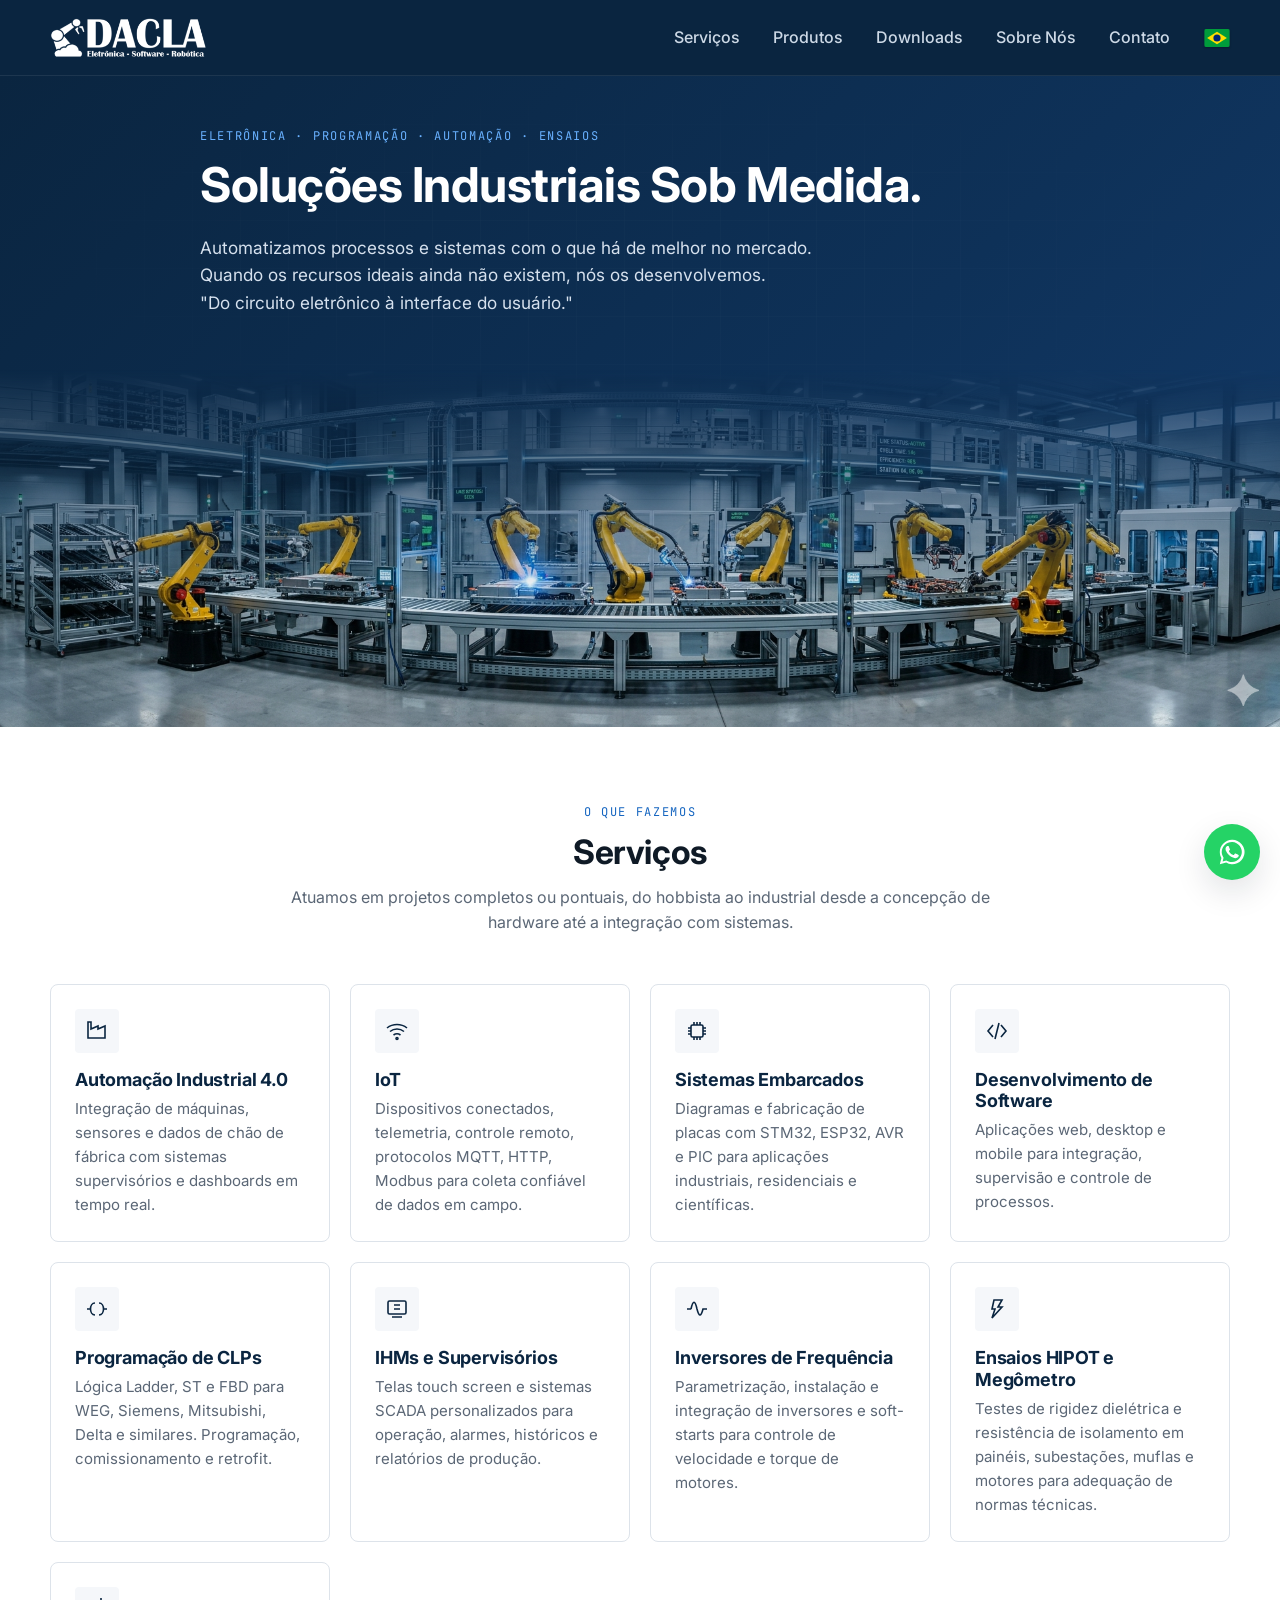
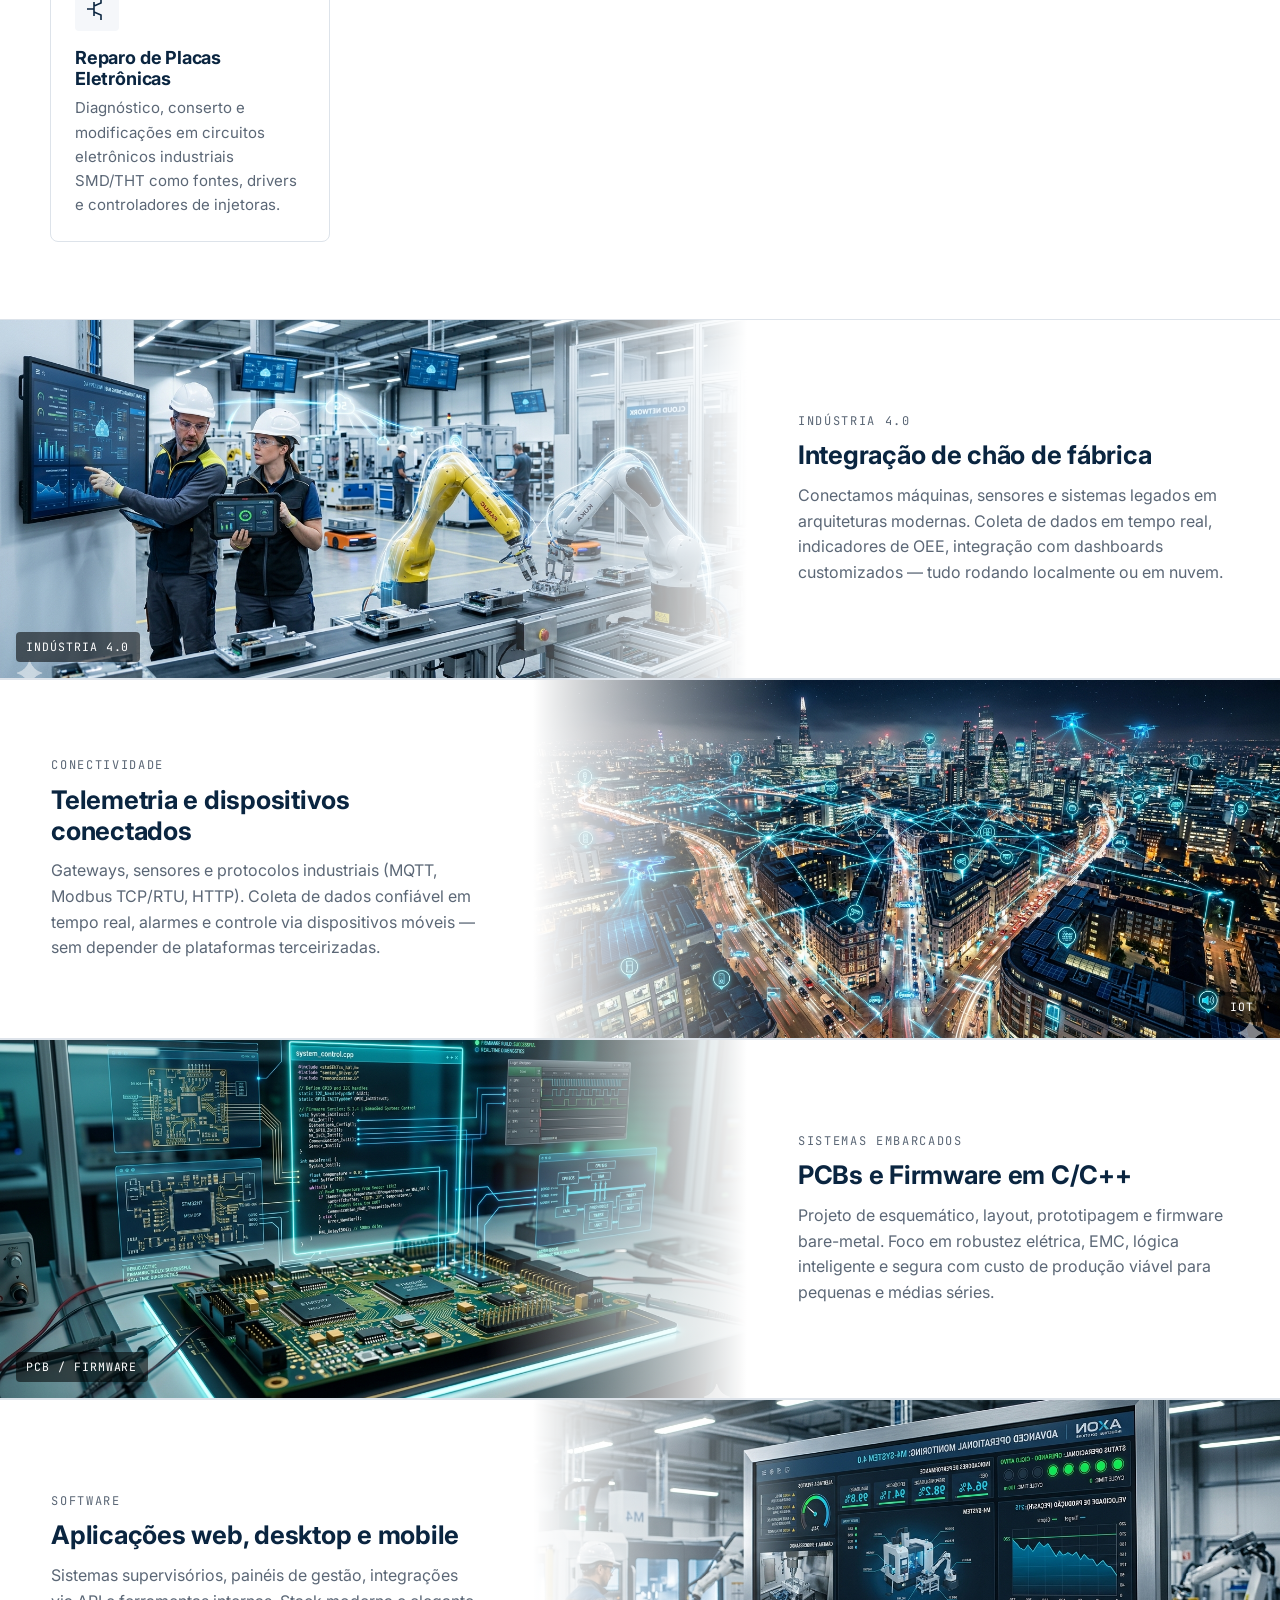
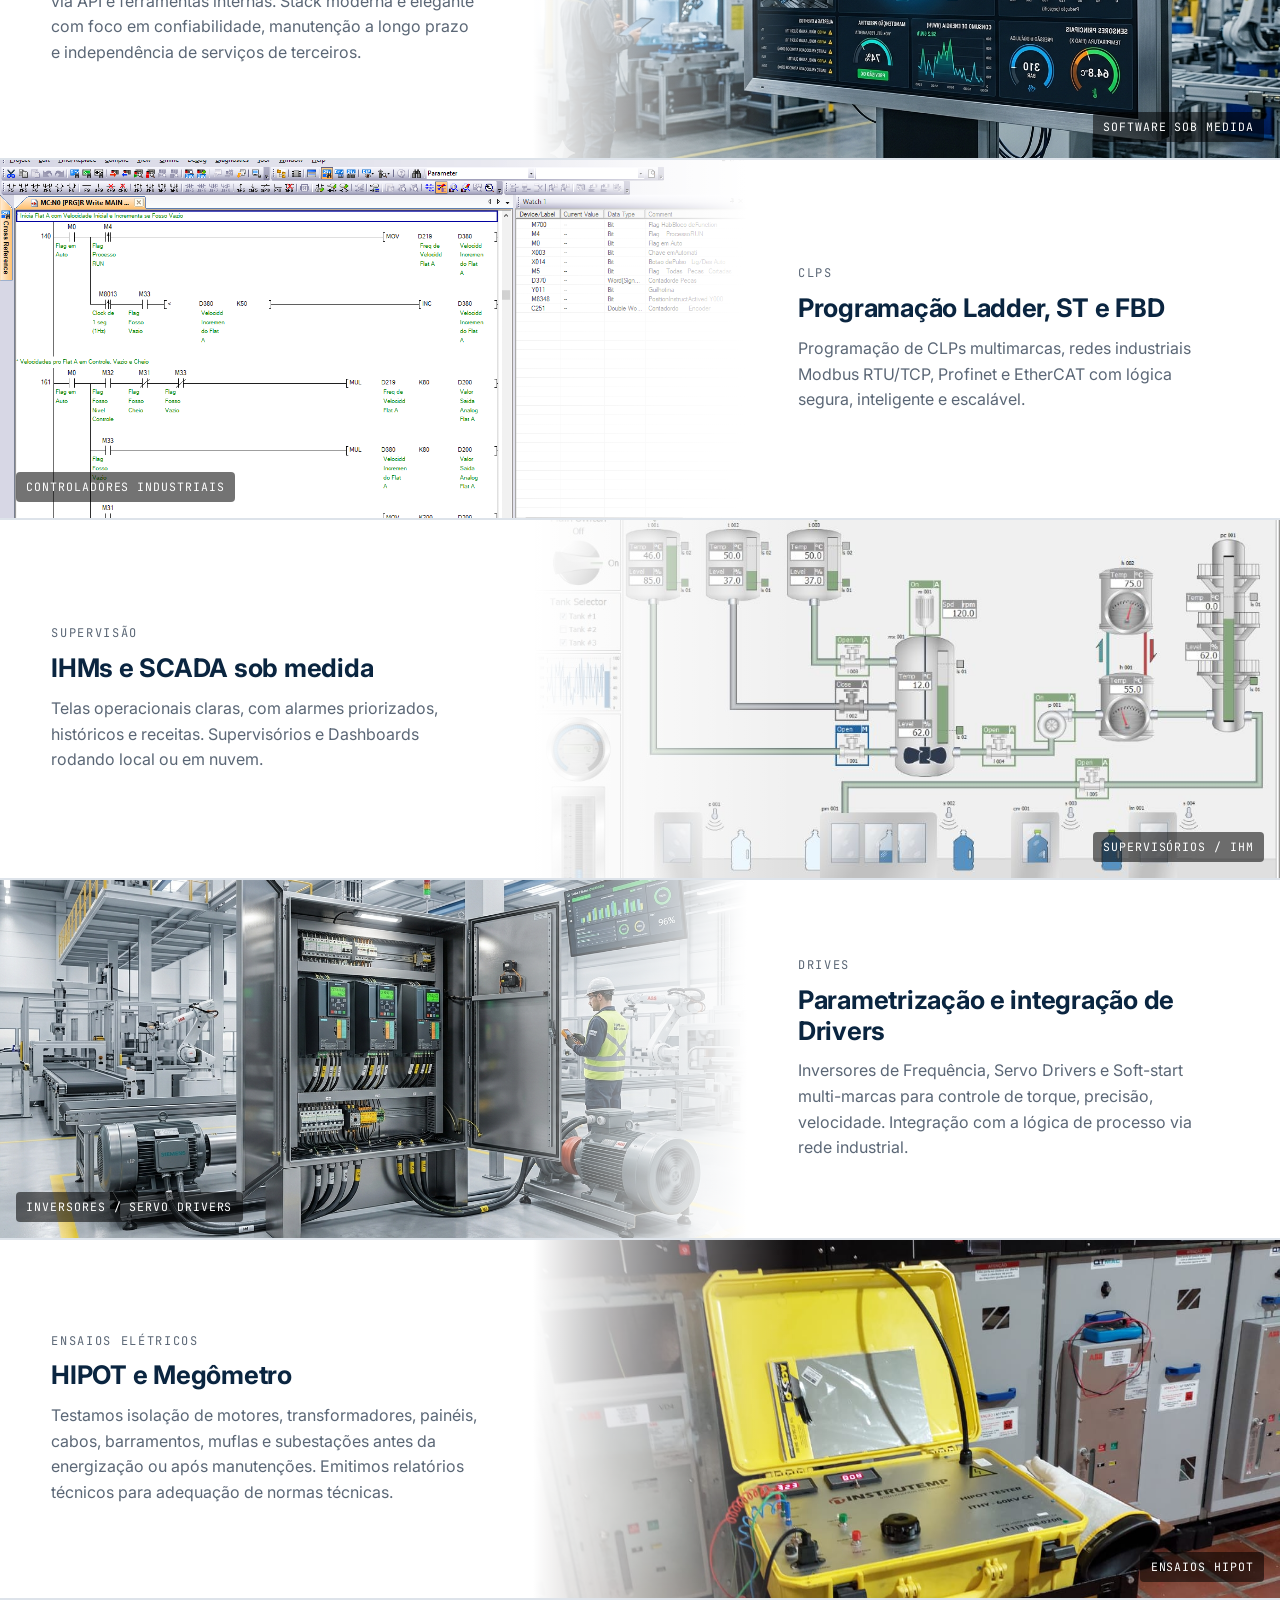
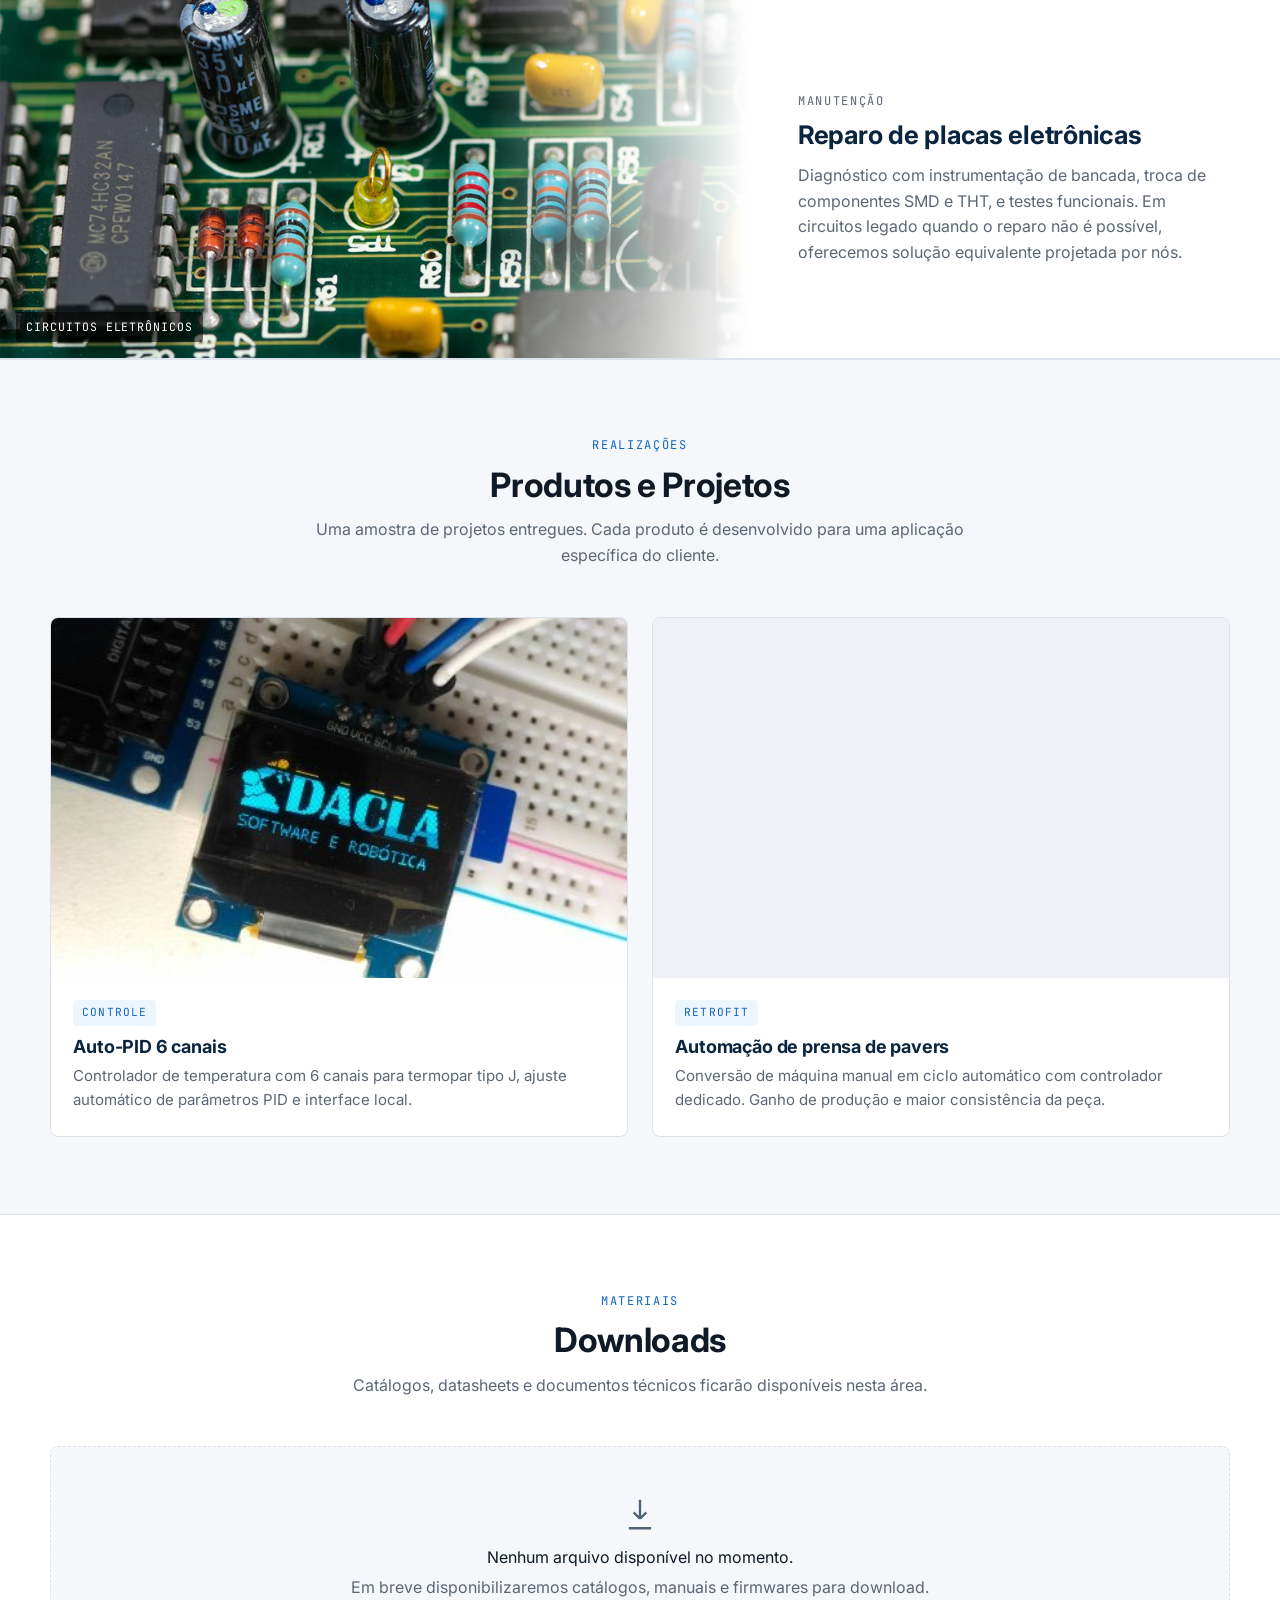
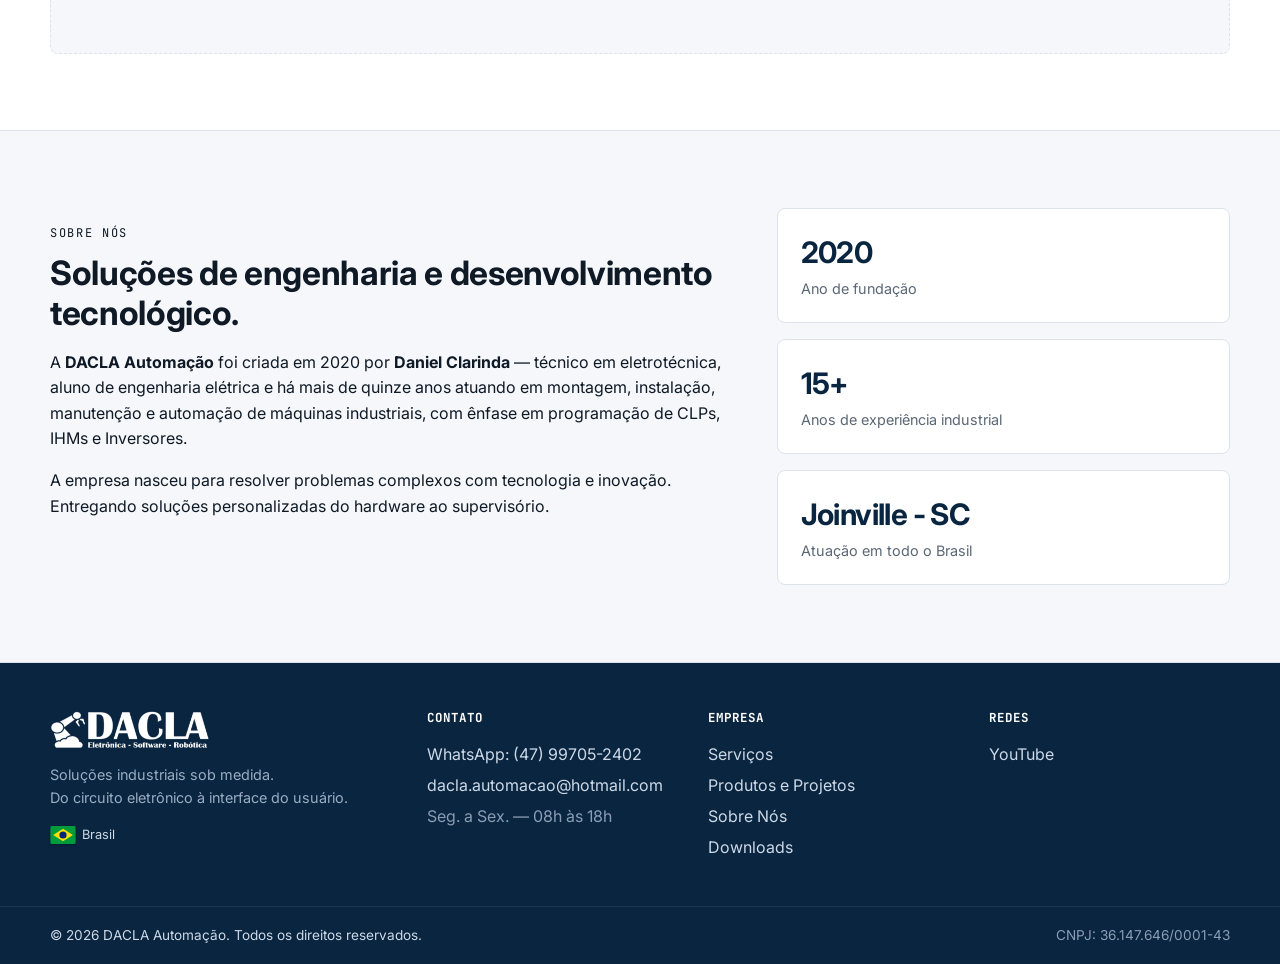
==== index.html @ 1288d925 "refactor: limpeza estrutural, README e 404 padronizados, dedup de SVG da bandeira" ====
<!DOCTYPE html>
<html lang="pt-BR">
<head>
  <meta charset="UTF-8">
  <meta http-equiv="X-UA-Compatible" content="IE=edge">
  <meta name="viewport" content="width=device-width, initial-scale=1.0">
  
  <title>DACLA Automação | Projetos, Sistemas Embarcados, Programação e Ensaios</title>
  <meta name="description" content="Soluções em automação industrial 4.0, IoT, sistemas embarcados, CLPs, IHMs, inversores de frequência, ensaios com HIPOT, Megômetro, desenvolvimento e reparo de placas eletrônicas.">
  <meta name="author" content="DACLA Automação">
  <meta name="theme-color" content="#0a2540">
  <!-- SYNC: URL canônica https://danielclarinda.github.io/site/ aparece em canonical, og:url, og:image, twitter:image, schema.org (url, logo) e em sitemap.xml. Atualizar em todos. -->
  <link rel="canonical" href="https://danielclarinda.github.io/site/">
  
  <!-- Open Graph -->
  <meta property="og:type" content="website">
  <meta property="og:locale" content="pt_BR">
  <meta property="og:site_name" content="DACLA Automação">
  <meta property="og:title" content="DACLA Automação — Engenharia em automação industrial e eletrônica">
  <meta property="og:description" content="Projetos sob medida em automação 4.0, sistemas embarcados, CLPs, IHMs, inversores de frequência e ensaios elétricos.">
  <meta property="og:url" content="https://danielclarinda.github.io/site/">
  <meta property="og:image" content="https://danielclarinda.github.io/site/assets/img/logo.png">
  
  <!-- Twitter -->
  <meta name="twitter:card" content="summary_large_image">
  <meta name="twitter:title" content="DACLA Automação">
  <meta name="twitter:description" content="Automação industrial 4.0, sistemas embarcados e eletrônica sob medida.">
  <meta name="twitter:image" content="https://danielclarinda.github.io/site/assets/img/logo.png">
  
  <!-- Favicons -->
  <link rel="apple-touch-icon" sizes="180x180" href="assets/img/apple-touch-icon.png">
  <link rel="icon" type="image/png" sizes="32x32" href="assets/img/favicon-32x32.png">
  <link rel="icon" type="image/png" sizes="16x16" href="assets/img/favicon-16x16.png">
  
  <!-- Fonts -->
  <link rel="preconnect" href="https://fonts.googleapis.com">
  <link rel="preconnect" href="https://fonts.gstatic.com" crossorigin>
  <link rel="preload" as="style" href="https://fonts.googleapis.com/css2?family=Inter:wght@400;500;600;700&family=JetBrains+Mono:wght@500&display=swap">
  <link rel="stylesheet" href="https://fonts.googleapis.com/css2?family=Inter:wght@400;500;600;700&family=JetBrains+Mono:wght@500&display=swap" media="print" onload="this.media='all'">
  <noscript><link rel="stylesheet" href="https://fonts.googleapis.com/css2?family=Inter:wght@400;500;600;700&family=JetBrains+Mono:wght@500&display=swap"></noscript>
  
  <!-- Styles -->
  <link rel="stylesheet" href="assets/css/style.css">
  
  <!-- Schema.org -->
  <!-- SYNC: bloco abaixo contém telefone (+55-47-99705-2402), canal do YouTube e URLs canônicas. Todos também aparecem no footer/FAB do index.html e em 404.html. Manter espelhados. -->
  <script type="application/ld+json">
  {
    "@context": "https://schema.org",
    "@type": "Organization",
    "name": "DACLA Automação",
    "url": "https://danielclarinda.github.io/site/",
    "logo": "https://danielclarinda.github.io/site/assets/img/logo.png",
    "foundingDate": "2020",
    "founder": {
      "@type": "Person",
      "name": "Daniel Clarinda",
      "jobTitle": "CEO"
    },
    "address": {
      "@type": "PostalAddress",
      "addressCountry": "BR"
    },
    "contactPoint": {
      "@type": "ContactPoint",
      "telephone": "+55-47-99705-2402",
      "contactType": "customer support",
      "areaServed": "BR",
      "availableLanguage": ["Portuguese"]
    },
    "sameAs": [
      "https://www.youtube.com/channel/UChazDXIuQ71YFWU7EQbSK5w"
    ],
    "knowsAbout": [
      "Projetos elétricos",
      "Automação Industrial",
      "Indústria 4.0",
      "IoT",
      "Sistemas Embarcados",
      "CLPs",
      "IHMs",
      "Inversores de Frequência",
      "Ensaios com HIPOT",
      "Ensaios com Megômetro",
      "Desenvolvimento de Software"
    ]
  }
  </script>
</head>

<body>
  <!-- SVG sprite: símbolos reutilizados via <use href="#..."> -->
  <svg width="0" height="0" style="position:absolute" aria-hidden="true" focusable="false">
    <symbol id="icon-flag-br" viewBox="0 0 28 20">
      <rect width="28" height="20" fill="#009c3b"/>
      <path d="M14 3 L25 10 L14 17 L3 10 Z" fill="#ffdf00"/>
      <circle cx="14" cy="10" r="4" fill="#002776"/>
    </symbol>
  </svg>

  <a class="skip-link" href="#conteudo">Pular para o conteúdo</a>
  
  <!-- ============ HEADER ============ -->
  <header class="site-header" role="banner">
    <div class="container header-inner">
      <!-- logo -->
      <a class="brand" href="./" aria-label="DACLA Automação — página inicial">
        <img src="assets/img/logo.png" alt="DACLA Automação" width="160" height="44">
      </a>
      
      <!-- hamburger -->
      <button class="nav-toggle" id="navToggle" aria-expanded="false" aria-controls="primaryNav" aria-label="Abrir menu">
        <span></span><span></span><span></span>
      </button>
      
      <!-- menu -->
      <nav class="primary-nav" id="primaryNav" aria-label="Navegação principal">
        <ul>
          <li><a href="#servicos">Serviços</a></li>
          <li><a href="#produtos">Produtos</a></li>
          <li><a href="#downloads">Downloads</a></li>
          <li><a href="#sobre">Sobre Nós</a></li>
          <li><a href="#contato">Contato</a></li>
        </ul>
        <!-- Brasil flag -->
        <span class="flag-br" role="img" aria-label="Brasil" title="Empresa brasileira">
          <svg aria-hidden="true"><use href="#icon-flag-br"/></svg>
        </span>
      </nav>
    </div>
  </header>
  
  <main id="conteudo">
    <!-- ============ HERO ============ -->
    <section class="hero" aria-labelledby="heroTitle">
      
      <!-- background grid -->
      <div class="hero-bg" aria-hidden="true"></div>
      
      <div class="container">
        <div class="hero-inner">
          <!-- texts -->
          <p class="eyebrow">Eletrônica · Programação · Automação · Ensaios</p>
          <h1 id="heroTitle">Soluções Industriais Sob Medida.</h1>
          <p class="hero-lead">
            Automatizamos processos e sistemas com o que há de melhor no mercado. Quando os recursos ideais ainda não existem, nós os desenvolvemos.<br>"Do circuito eletrônico à interface do usuário."
          </p>
        </div>
      </div>
      <!-- background image -->
      <div class="hero-media">
        <img
          src="assets/img/robo-line.png"
          alt="Planta industrial com sistemas de automação em operação"
          loading="eager"
          decoding="async"
          fetchpriority="high">
      </div>
      
    </section>
    
    <!-- ============ SERVIÇOS ============ -->
    <section id="servicos" class="section" aria-labelledby="servicosTitle">
      
      <div class="container">
        <!-- header -->
        <header class="section-header">
          <p class="eyebrow">O que fazemos</p>
          <h2 id="servicosTitle">Serviços</h2>
          <p class="section-sub">Atuamos em projetos completos ou pontuais, do hobbista ao industrial desde a concepção de hardware até a integração com sistemas.</p>
        </header>
        
        <!-- cards -->
        <ul class="services-grid">
          <li class="service-card">
            <a href="#vb1">
              <span class="service-icon" aria-hidden="true">
                <svg viewBox="0 0 24 24" fill="none" stroke="currentColor" stroke-width="1.6"><path d="M3 19 H20 V7 L13 10 V7 L6 10 V3 H3 Z"/></svg>
              </span>
              <h3>Automação Industrial 4.0</h3>
              <p>Integração de máquinas, sensores e dados de chão de fábrica com sistemas supervisórios e dashboards em tempo real.</p>
            </a>
          </li>
          
          <li class="service-card">
            <a href="#vb2">
              <span class="service-icon" aria-hidden="true">
                <svg viewBox="0 0 24 24" fill="none" stroke="currentColor" stroke-width="1.6"><path d="M2 9a16 16 0 0 1 20 0"/><path d="M5 12.5a11 11 0 0 1 14 0"/><path d="M8.5 16a6 6 0 0 1 7 0"/><circle cx="12" cy="19.5" r="1"/></svg>
              </span>
              <h3>IoT</h3>
              <p>Dispositivos conectados, telemetria, controle remoto, protocolos MQTT, HTTP, Modbus para coleta confiável de dados em campo.</p>
            </a>
          </li>
          
          <li class="service-card">
            <a href="#vb3">
              <span class="service-icon" aria-hidden="true">
                <svg viewBox="0 0 24 24" fill="none" stroke="currentColor" stroke-width="1.6"><rect x="6" y="6" width="12" height="12" rx="1.5"/><path d="M9 3v3M12 3v3M15 3v3M9 18v3M12 18v3M15 18v3M3 9h3M3 12h3M3 15h3M18 9h3M18 12h3M18 15h3"/></svg>
              </span>
              <h3>Sistemas Embarcados</h3>
              <p>Diagramas e fabricação de placas com STM32, ESP32, AVR e PIC para aplicações industriais, residenciais e científicas.</p>
            </a>
          </li>
          
          <li class="service-card">
            <a href="#vb4">
              <span class="service-icon" aria-hidden="true">
                <svg viewBox="0 0 24 24" fill="none" stroke="currentColor" stroke-width="1.6"><path d="M8 6 3 12l5 6M16 6l5 6-5 6M14 4l-4 16"/></svg>
              </span>
              <h3>Desenvolvimento de Software</h3>
              <p>Aplicações web, desktop e mobile para integração, supervisão e controle de processos.</p>
            </a>
          </li>
          
          <li class="service-card">
            <a href="#vb5">
              <span class="service-icon" aria-hidden="true">
                <svg viewBox="0 0 24 24" fill="none" stroke="currentColor" stroke-width="1.6"><path d="M 2 12 H 6 M 10 6 C 4 6 4 18 10 18 M 14 6 C 20 6 20 18 14 18 M 18 12 H 22"/></svg>
              </span>
              <h3>Programação de CLPs</h3>
              <p>Lógica Ladder, ST e FBD para WEG, Siemens, Mitsubishi, Delta e similares. Programação, comissionamento e retrofit.</p>
            </a>
          </li>
          
          <li class="service-card">
            <a href="#vb6">
              <span class="service-icon" aria-hidden="true">
                <svg viewBox="0 0 24 24" fill="none" stroke="currentColor" stroke-width="1.6"><rect x="3" y="4" width="18" height="13" rx="1.5"/><path d="M7 20h10M9 8h6M9 12h6"/></svg>
              </span>
              <h3>IHMs e Supervisórios</h3>
              <p>Telas touch screen e sistemas SCADA personalizados para operação, alarmes, históricos e relatórios de produção.</p>
            </a>
          </li>
          
          <li class="service-card">
            <a href="#vb7">
              <span class="service-icon" aria-hidden="true">
                <svg viewBox="0 0 24 24" fill="none" stroke="currentColor" stroke-width="1.6"><path d="M 6 12 C 8 3 10 3 12 12 M 12 12 C 14 20 16 20 18 12 L 22 12 M 2 12 L 6 12"/></svg>
              </span>
              <h3>Inversores de Frequência</h3>
              <p>Parametrização, instalação e integração de inversores e soft-starts para controle de velocidade e torque de motores.</p>
            </a>
          </li>
          
          <li class="service-card">
            <a href="#vb8">
              <span class="service-icon" aria-hidden="true">
                <svg viewBox="0 0 24 24" fill="none" stroke="currentColor" stroke-width="1.6"><path d="M9 3 L17 3 L13 10 L17 10 L7 21 L10 12 L7 12 Z"/></svg>
              </span>
              <h3>Ensaios HIPOT e Megômetro</h3>
              <p>Testes de rigidez dielétrica e resistência de isolamento em painéis, subestações, muflas e motores para adequação de normas técnicas.</p>
            </a>
          </li>
          
          <li class="service-card">
            <a href="#vb9">
              <span class="service-icon" aria-hidden="true">
                <svg viewBox="0 0 24 24" fill="none" stroke="currentColor" stroke-width="1.6"><path d="M 9 19 L 9 5 M 9 12 L 2 12 M 9 9 L 16 6 L 16 1 M 9 15 L 16 18 L 16 23"/></svg>
              </span>
              <h3>Reparo de Placas Eletrônicas</h3>
              <p>Diagnóstico, conserto e modificações em circuitos eletrônicos industriais SMD/THT como fontes, drivers e controladores de injetoras.</p>
            </a>
          </li>
        </ul>
      </div>
      
    </section>
    
    <!-- ============ SIDE BY SIDE ============ -->
    <section class="visual-sections" aria-label="Áreas técnicas de atuação">
      
      <article id="vb1" class="visual-block" aria-labelledby="industria40Title">
        <div class="visual-image" style="background-image: url('assets/img/40-industry.png');" role="img" aria-label="Chão de fábrica com sistemas de automação 4.0">
          <span class="placeholder-tag">Indústria 4.0</span>
        </div>
        <div class="visual-text">
          <p class="eyebrow">Indústria 4.0</p>
          <h3 id="industria40Title">Integração de chão de fábrica</h3>
          <p>
            Conectamos máquinas, sensores e sistemas legados em arquiteturas modernas. Coleta de dados em tempo real, indicadores de OEE, integração com dashboards customizados — tudo rodando localmente ou em nuvem.
          </p>
        </div>
      </article>
      
      <article id="vb2" class="visual-block reverse" aria-labelledby="iotTitle">
        <div class="visual-image" style="background-image: url('assets/img/IoT.png');" role="img" aria-label="Dispositivos IoT conectados">
          <span class="placeholder-tag">IoT</span>
        </div>
        <div class="visual-text">
          <p class="eyebrow">Conectividade</p>
          <h3 id="iotTitle">Telemetria e dispositivos conectados</h3>
          <p>
            Gateways, sensores e protocolos industriais (MQTT, Modbus TCP/RTU, HTTP). Coleta de dados confiável em tempo real, alarmes e controle via dispositivos móveis — sem depender de plataformas terceirizadas.
          </p>
        </div>
      </article>
      
      <article id="vb3" class="visual-block" aria-labelledby="embarcadosTitle">
        <div class="visual-image" style="background-image:url('assets/img/sistemas-embarcados.png')" role="img" aria-label="Placa de circuito impresso com microcontrolador">
          <span class="placeholder-tag">PCB / Firmware</span>
        </div>
        <div class="visual-text">
          <p class="eyebrow">Sistemas Embarcados</p>
          <h3 id="embarcadosTitle">PCBs e Firmware em C/C++</h3>
          <p>
            Projeto de esquemático, layout, prototipagem e firmware bare-metal. Foco em robustez elétrica, EMC, lógica inteligente e segura com custo de produção viável para pequenas e médias séries.
          </p>
        </div>
      </article>
      
      <article id="vb4" class="visual-block reverse" aria-labelledby="softwaresTitle">
        <div class="visual-image" style="background-image:url('assets/img/dashboard.png')" role="img" aria-label="Dashboard de aplicação web para supervisão">
          <span class="placeholder-tag">Software sob medida</span>
        </div>
        <div class="visual-text">
          <p class="eyebrow">Software</p>
          <h3 id="softwaresTitle">Aplicações web, desktop e mobile</h3>
          <p>
            Sistemas supervisórios, painéis de gestão, integrações via API e ferramentas internas. Stack moderna e elegante com foco em confiabilidade, manutenção a longo prazo e independência de serviços de terceiros.
          </p>
        </div>
      </article>
      
      <article id="vb5" class="visual-block" aria-labelledby="clpsTitle">
        <div class="visual-image" style="background-image:url('assets/img/clp-ladder.png')" role="img" aria-label="Trecho de programação em Ladder em um CLP">
          <span class="placeholder-tag">Controladores Industriais</span>
        </div>
        <div class="visual-text">
          <p class="eyebrow">CLPs</p>
          <h3 id="clpsTitle">Programação Ladder, ST e FBD</h3>
          <p>
            Programação de CLPs multimarcas, redes industriais Modbus RTU/TCP, Profinet e EtherCAT com lógica segura, inteligente e escalável.
          </p>
        </div>
      </article>
      
      <article id="vb6" class="visual-block reverse" aria-labelledby="ihmsTitle">
        <div class="visual-image" style="background-image:url('assets/img/supervisorio.jpg')" role="img" aria-label="Tela de sistema supervisório industrial">
          <span class="placeholder-tag">Supervisórios / IHM</span>
        </div>
        <div class="visual-text">
          <p class="eyebrow">Supervisão</p>
          <h3 id="ihmsTitle">IHMs e SCADA sob medida</h3>
          <p>
            Telas operacionais claras, com alarmes priorizados, históricos e receitas. Supervisórios e Dashboards rodando local ou em nuvem.
          </p>
        </div>
      </article>
      
      <article id="vb7" class="visual-block" aria-labelledby="driversTitle">
        <div class="visual-image" style="background-image: url('assets/img/inversor-frequencia.png');" role="img" aria-label="Inversor de frequência industrial">
          <span class="placeholder-tag">Inversores / Servo Drivers</span>
        </div>
        <div class="visual-text">
          <p class="eyebrow">Drives</p>
          <h3 id="driversTitle">Parametrização e integração de Drivers</h3>
          <p>
            Inversores de Frequência, Servo Drivers e Soft-start multi-marcas para controle de torque, precisão, velocidade. Integração com a lógica de processo via rede industrial.
          </p>
        </div>
      </article>
      
      <article id="vb8" class="visual-block reverse" aria-labelledby="ensaiosTitle">
        <div class="visual-image" style="background-image:url('assets/img/hipot-tester.jpeg');" role="img" aria-label="Equipamento de ensaio HIPOT em operação">
          <span class="placeholder-tag">Ensaios HIPOT</span>
        </div>
        <div class="visual-text">
          <p class="eyebrow">Ensaios elétricos</p>
          <h3 id="ensaiosTitle">HIPOT e Megômetro</h3>
          <p>
            Testamos isolação de motores, transformadores, painéis, cabos, barramentos, muflas e subestações antes da energização ou após manutenções. Emitimos relatórios técnicos para adequação de normas técnicas.
          </p>
        </div>
      </article>
      
      <article id="vb9" class="visual-block" aria-labelledby="eletronicsTitle">
        <div class="visual-image" style="background-image:url('assets/img/pcb-pth.png')" role="img" aria-label="Placa de circuito impresso em reparo">
          <span class="placeholder-tag">Circuitos Eletrônicos</span>
        </div>
        <div class="visual-text">
          <p class="eyebrow">Manutenção</p>
          <h3 id="eletronicsTitle">Reparo de placas eletrônicas</h3>
          <p>
            Diagnóstico com instrumentação de bancada, troca de componentes SMD e THT, e testes funcionais. Em circuitos legado quando o reparo não é possível, oferecemos solução equivalente projetada por nós.
          </p>
        </div>
      </article>
      
    </section>
    
    <!-- ============ PRODUTOS ============ -->
    <section id="produtos" class="section section-alt" aria-labelledby="produtosTitle">
      
      <div class="container">
        <!-- header -->
        <header class="section-header">
          <p class="eyebrow">Realizações</p>
          <h2 id="produtosTitle">Produtos e Projetos</h2>
          <p class="section-sub">Uma amostra de projetos entregues. Cada produto é desenvolvido para uma aplicação específica do cliente.</p>
        </header>
        
        <!-- cards -->
        <div class="products-grid">
          
          <article class="product-card">
            <!-- capa -->
            <div class="product-media">
              <img src="assets/img/controladorPID.jpg" alt="Controlador de temperatura PID de 6 canais" loading="lazy" decoding="async">
            </div>
            <!-- description -->
            <div class="product-body">
              <span class="product-tag">Controle</span>
              <h3>Auto-PID 6 canais</h3>
              <p>Controlador de temperatura com 6 canais para termopar tipo J, ajuste automático de parâmetros PID e interface local.</p>
            </div>
          </article>
          
          <article class="product-card">
            <!-- capa -->
            <div class="product-media product-video">
              <iframe
                src="https://www.youtube.com/embed/Bj9OIfq1y4I"
                title="Automação de máquina de fabricação de pavers e lajotas"
                loading="lazy"
                allow="accelerometer; clipboard-write; encrypted-media; gyroscope; picture-in-picture"
                allowfullscreen></iframe>
            </div>
            <!-- description -->
            <div class="product-body">
              <span class="product-tag">Retrofit</span>
              <h3>Automação de prensa de pavers</h3>
              <p>Conversão de máquina manual em ciclo automático com controlador dedicado. Ganho de produção e maior consistência da peça.</p>
            </div>
          </article>
          
        </div>
      </div>
      
    </section>
    
    <!-- ============ DOWNLOADS ============ -->
    <section id="downloads" class="section" aria-labelledby="downloadsTitle">
      
      <div class="container">
        <!-- header -->
        <header class="section-header">
          <p class="eyebrow">Materiais</p>
          <h2 id="downloadsTitle">Downloads</h2>
          <p class="section-sub">Catálogos, datasheets e documentos técnicos ficarão disponíveis nesta área.</p>
        </header>
        
        <!-- download area -->
        <div class="downloads-empty">
          <svg viewBox="0 0 24 24" fill="none" stroke="currentColor" stroke-width="1.5" aria-hidden="true">
            <path d="M12 3v12m0 0 4-4m-4 4-4-4M5 21h14"/>
          </svg>
          <p>Nenhum arquivo disponível no momento.</p>
          <p class="muted">Em breve disponibilizaremos catálogos, manuais e firmwares para download.</p>
        </div>
      </div>
      
    </section>
    
    <!-- ============ SOBRE ============ -->
    <section id="sobre" class="section section-alt" aria-labelledby="sobreTitle">
      
      <div class="container about-grid">
        <!-- left text -->
        <div>
          <p class="eyebrow">Sobre nós</p>
          <h2 id="sobreTitle">Soluções de engenharia e desenvolvimento tecnológico.</h2>
          <p>
            A <strong>DACLA Automação</strong> foi criada em 2020 por <strong>Daniel Clarinda</strong> — técnico em eletrotécnica, aluno de engenharia elétrica e há mais de quinze anos atuando em montagem, instalação, manutenção e automação de máquinas industriais, com ênfase em programação de CLPs, IHMs e Inversores.
          </p>
          <p>
            A empresa nasceu para resolver problemas complexos com tecnologia e inovação. Entregando soluções personalizadas do hardware ao supervisório.
          </p>
        </div>
        
        <!-- info -->
        <aside class="about-stats" aria-label="Números da empresa">
          <div>
            <strong>2020</strong>
            <span>Ano de fundação</span>
          </div>
          <div>
            <strong>15+</strong>
            <span>Anos de experiência industrial</span>
          </div>
          <div>
            <strong>Joinville - SC</strong>
            <span>Atuação em todo o Brasil</span>
          </div>
        </aside>
      </div>
      
    </section>
    
  </main>
  
  <!-- ============ FOOTER ============ -->
  <footer id="contato" class="site-footer" role="contentinfo">
    
    <div class="container footer-grid">
      
      <div class="footer-brand">
        <!-- logo -->
        <img src="assets/img/logo.png" alt="DACLA Automação" width="160" height="44" loading="lazy">
        <p class="muted">Soluções industriais sob medida.<br>Do circuito eletrônico à interface do usuário.</p>
        
        <!-- Brasil flag -->
        <span class="flag-br" role="img" aria-label="Empresa brasileira" title="Brasil">
          <svg aria-hidden="true"><use href="#icon-flag-br"/></svg>
          <span>Brasil</span>
        </span>
      </div>
      
      <!-- contact -->
      <!-- SYNC: telefone, e-mail e CNPJ desta seção também aparecem em 404.html. Telefone também no schema.org (head) e no FAB do WhatsApp (final do body). -->
      <div>
        <h4>Contato</h4>
        <ul class="footer-list">
          <li>
            <a href="https://wa.me/5547997052402" target="_blank" rel="noopener">
              WhatsApp: (47) 99705-2402
            </a>
          </li>
          <li>
            <a href="mailto:dacla.automacao@hotmail.com">
              dacla.automacao@hotmail.com
            </a>
          </li>
          <li class="muted">Seg. a Sex. — 08h às 18h</li>
        </ul>
      </div>
      
      <!-- menu -->
      <div>
        <h4>Empresa</h4>
        <ul class="footer-list">
          <li><a href="#servicos">Serviços</a></li>
          <li><a href="#produtos">Produtos e Projetos</a></li>
          <li><a href="#sobre">Sobre Nós</a></li>
          <li><a href="#downloads">Downloads</a></li>
        </ul>
      </div>
      
      <!-- media -->
      <div>
        <h4>Redes</h4>
        <ul class="footer-list">
          <li>
            <a href="https://www.youtube.com/channel/UChazDXIuQ71YFWU7EQbSK5w" target="_blank" rel="noopener">
              YouTube
            </a>
          </li>
        </ul>
      </div>
      
    </div>
    
    <!-- footer bar -->
    <div class="footer-bottom">
      <div class="container">
        <span>&copy; <span id="year"></span> DACLA Automação. Todos os direitos reservados.</span>
        <span class="muted">CNPJ: 36.147.646/0001-43</span>
      </div>
    </div>
    
  </footer>
  
  <!-- ============ VOLTAR AO TOPO ============ -->
  <button
    id="backToTop"
    class="back-to-top"
    type="button"
    aria-label="Voltar ao topo da página">
    <svg viewBox="0 0 24 24" aria-hidden="true" focusable="false">
      <path fill="none" stroke="currentColor" stroke-width="2.2" stroke-linecap="round" stroke-linejoin="round" d="M6 14l6-6 6 6"/>
    </svg>
  </button>
  
  <!-- ============ WHATSAPP ICON ============ -->
  <!-- SYNC: mesmo número do footer e do schema.org. Também em 404.html. -->
  <a
    class="whatsapp-fab"
    href="https://wa.me/5547997052402"
    target="_blank"
    rel="noopener"
    aria-label="Fale conosco pelo WhatsApp">
    <svg viewBox="0 0 32 32" aria-hidden="true">
      <path fill="currentColor" d="M16 3C9 3 3 9 3 16c0 2.3.6 4.5 1.7 6.4L3 29l6.8-1.8A13 13 0 1 0 16 3zm0 23.7c-2 0-3.9-.5-5.6-1.5l-.4-.2-4 1 1-3.9-.3-.4A10.7 10.7 0 1 1 16 26.7zm6.1-8c-.3-.2-2-1-2.3-1.1-.3-.1-.5-.2-.8.2s-.9 1.1-1.1 1.3c-.2.2-.4.2-.7.1-.3-.2-1.4-.5-2.6-1.6-1-.8-1.6-1.9-1.8-2.2-.2-.3 0-.5.1-.7l.5-.6c.2-.2.2-.3.4-.5.1-.2.1-.4 0-.6-.1-.2-.8-2-1.1-2.7-.3-.7-.6-.6-.8-.6h-.7c-.2 0-.6.1-.9.4-.3.3-1.2 1.1-1.2 2.8s1.2 3.2 1.4 3.5c.2.2 2.4 3.7 5.9 5.2 3.5 1.4 3.5 1 4.2.9.6 0 2-.8 2.3-1.6.3-.8.3-1.5.2-1.6-.1-.1-.3-.2-.6-.4z"/>
    </svg>
  </a>
  
  <!-- Scripts (defer + modular) -->
  <script type="module" src="assets/js/main.js"></script>
</body>
</html>
---- assets/css/style.css ----
/* =========================================================
   DACLA Automação — folha de estilo principal
   Paleta industrial: azul-marinho, cinzas e branco.
   Tipografia: Inter / JetBrains Mono.
   ========================================================= */

/* ---------- Reset enxuto ---------- */
*, *::before, *::after { box-sizing: border-box; }
html { -webkit-text-size-adjust: 100%; scroll-behavior: smooth; }
body, h1, h2, h3, h4, p, ul, figure { margin: 0; }
ul { padding: 0; list-style: none; }
img, svg, iframe { display: block; max-width: 100%; }
a { color: inherit; text-decoration: none; }
button { font: inherit; cursor: pointer; border: 0; background: none; color: inherit; }

/* ---------- Tokens ---------- */
:root {
  /* Cores industriais */
  --c-bg:        #ffffff;
  --c-surface:   #f5f7fa;
  --c-surface-2: #eef1f5;
  --c-border:    #dde3ea;
  --c-text:      #0f1a26;
  --c-muted:     #5b6776;
  --c-primary:   #0a2540;   /* azul-marinho profundo */
  --c-primary-2: #0e3158;
  --c-accent:    #1e88e5;   /* azul tech */
  --c-accent-2:  #1565c0;
  --c-success:   #25d366;

  /* Tipografia */
  --f-sans: 'Inter', system-ui, -apple-system, 'Segoe UI', Roboto, Arial, sans-serif;
  --f-mono: 'JetBrains Mono', ui-monospace, SFMono-Regular, Menlo, Consolas, monospace;

  /* Layout */
  --container: 1180px;
  --radius-sm: 4px;
  --radius:    8px;
  --radius-lg: 14px;

  /* Sombras */
  --shadow-sm: 0 1px 2px rgba(15,26,38,.06), 0 1px 1px rgba(15,26,38,.04);
  --shadow:    0 4px 14px rgba(15,26,38,.08);
  --shadow-lg: 0 12px 32px rgba(15,26,38,.12);

  /* Transições */
  --t: 200ms ease;
}

/* ---------- Base ---------- */
body {
  font-family: var(--f-sans);
  color: var(--c-text);
  background: var(--c-bg);
  line-height: 1.6;
  font-size: 16px;
  -webkit-font-smoothing: antialiased;
  text-rendering: optimizeLegibility;
}

h1, h2, h3, h4 {
  font-weight: 700;
  line-height: 1.2;
  letter-spacing: -.01em;
  color: var(--c-text);
}
h1 { font-size: clamp(1.9rem, 1.2rem + 2.4vw, 3rem); }
h2 { font-size: clamp(1.5rem, 1.1rem + 1.3vw, 2.1rem); }
h3 { font-size: 1.125rem; }
h4 { font-size: 1rem; }

p { color: var(--c-text); }
.muted { color: var(--c-muted); }

.container {
  width: min(100% - 2.5rem, var(--container));
  margin-inline: auto;
}

.eyebrow {
  font-family: var(--f-mono);
  font-size: .75rem;
  letter-spacing: .14em;
  text-transform: uppercase;
  color: var(--c-accent-2);
  margin-bottom: .6rem;
}

.skip-link {
  position: absolute;
  left: -9999px;
  top: 0;
  background: var(--c-primary);
  color: #fff;
  padding: .6rem 1rem;
  z-index: 100;
}
.skip-link:focus { left: 1rem; top: 1rem; }

/* ---------- Botões ---------- */
.btn {
  display: inline-flex;
  align-items: center;
  justify-content: center;
  gap: .5rem;
  padding: .85rem 1.4rem;
  border-radius: var(--radius);
  font-weight: 600;
  font-size: .95rem;
  transition: background var(--t), color var(--t), transform var(--t), border-color var(--t);
  border: 1px solid transparent;
  white-space: nowrap;
}
.btn-primary {
  background: var(--c-primary);
  color: #fff;
}
.btn-primary:hover { background: var(--c-primary-2); transform: translateY(-1px); }

/* ============================================================
   HEADER — paleta azul (mesma do footer)
   ============================================================ */
.site-header {
  background: var(--c-primary);
  border-bottom: 1px solid rgba(255, 255, 255, 0.08);
  position: relative;
  z-index: 20;
  color: #cdd9e6;
}
.header-inner {
  display: flex;
  align-items: center;
  justify-content: space-between;
  padding: 1rem 0;
  gap: 1rem;
}
.brand img {
  height: 40px;
  width: auto;
  filter: brightness(0) invert(1);   /* logo escura → branca */
}

.primary-nav { display: flex; align-items: center; gap: 1.25rem; }
.primary-nav ul {
  display: flex;
  gap: .25rem;
}
.primary-nav a {
  display: inline-block;
  padding: .55rem .9rem;
  font-weight: 500;
  color: #cdd9e6;
  border-radius: var(--radius-sm);
  position: relative;
  transition: color var(--t), background var(--t);
}
.primary-nav a::after {
  content: '';
  position: absolute;
  left: 50%;
  bottom: 4px;
  width: 0;
  height: 2px;
  background: #69b1ff;
  transition: width var(--t), left var(--t);
}
.primary-nav a:hover { color: #fff; }
.primary-nav a:hover::after { width: calc(100% - 1.6rem); left: .8rem; }

.flag-br {
  display: inline-flex;
  align-items: center;
  gap: .4rem;
  font-size: .8rem;
  color: #cdd9e6;
}
.flag-br svg {
  width: 26px;
  height: 18px;
  border-radius: 2px;
  box-shadow: 0 1px 2px rgba(0, 0, 0, 0.25);
}

/* Hamburguer mobile */
.nav-toggle {
  display: none;
  width: 42px;
  height: 42px;
  position: relative;
  border-radius: var(--radius-sm);
}
.nav-toggle span {
  display: block;
  width: 22px;
  height: 2px;
  background: #fff;
  margin: 5px auto;
  transition: transform var(--t), opacity var(--t);
}
.nav-toggle[aria-expanded="true"] span:nth-child(1) { transform: translateY(7px) rotate(45deg); }
.nav-toggle[aria-expanded="true"] span:nth-child(2) { opacity: 0; }
.nav-toggle[aria-expanded="true"] span:nth-child(3) { transform: translateY(-7px) rotate(-45deg); }

/* ============================================================
   HERO
   ============================================================ */
.hero {
  position: relative;
  color: #fff;
  background: linear-gradient(135deg, #0a2540 0%, #0e3158 60%, #133b6b 100%);
  overflow: hidden;
}
.hero-bg {
  position: absolute;
  top: 0;
  left: 0;
  right: 0;
  bottom: clamp(200px, 32vh, 320px);
  opacity: .18;
  background-image:
    linear-gradient(rgba(255,255,255,.08) 1px, transparent 1px),
    linear-gradient(90deg, rgba(255,255,255,.08) 1px, transparent 1px);
  background-size: 48px 48px;
  mask-image: radial-gradient(ellipse at center, #000 30%, transparent 75%);
  z-index: 0;
}
.hero-inner {
  position: relative;
  z-index: 2;
  padding: clamp(2rem, 4vw, 3.5rem) 0 clamp(1rem, 2vw, 2.5rem);
  max-width: 880px;
  margin-inline: auto;
}

.hero-media {
  position: relative;
  width: 100%;
  overflow: hidden;
  z-index: 1;
}
.hero-media img {
  width: 100%;
  height: 100%;
  object-fit: cover;
  object-position: center 40%;
  display: block;
  -webkit-mask-image: linear-gradient(to bottom, transparent 0%, #000 65%);
          mask-image: linear-gradient(to bottom, transparent 0%, #000 65%);
}
.hero .eyebrow { color: #69b1ff; }
.hero h1 { color: #fff; }
.hero-lead {
  font-size: 1.075rem;
  color: #d6e1ee;
  margin: 1.25rem 0 1.75rem;
  max-width: 60ch;
}

/* ============================================================
   SEÇÕES GENÉRICAS
   ============================================================ */
.section { padding: clamp(3.5rem, 6vw, 5.5rem) 0; }
.section-alt { background: var(--c-surface); border-block: 1px solid var(--c-border); }

.section-header {
  text-align: center;
  max-width: 720px;
  margin: 0 auto 3rem;
}
.section-header .eyebrow { justify-content: center; }
.section-sub { color: var(--c-muted); margin-top: .75rem; }

/* ============================================================
   SERVIÇOS
   ============================================================ */
.services-grid {
  display: grid;
  grid-template-columns: repeat(auto-fit, minmax(260px, 1fr));
  gap: 1.25rem;
}
.service-card {
  background: #fff;
  border: 1px solid var(--c-border);
  border-radius: var(--radius);
  padding: 1.5rem;
  transition: border-color var(--t), transform var(--t), box-shadow var(--t);
  position: relative;
}
.service-card::before {
  content: '';
  position: absolute;
  inset: 0;
  border-radius: var(--radius);
  border-top: 2px solid transparent;
  transition: border-color var(--t);
  pointer-events: none;
}
.service-card:hover {
  border-color: var(--c-accent);
  transform: translateY(-2px);
  box-shadow: var(--shadow);
}
.service-card:hover::before { border-top-color: var(--c-accent); }
.service-card > a {
  display: block;
  color: inherit;
}
.service-card > a::before {
  content: '';
  position: absolute;
  inset: 0;
  border-radius: var(--radius);
  z-index: 2;
}
.service-card:focus-within {
  border-color: var(--c-accent);
  box-shadow: var(--shadow);
}
.service-icon {
  display: inline-flex;
  width: 44px; height: 44px;
  border-radius: var(--radius-sm);
  background: var(--c-surface);
  color: var(--c-primary);
  align-items: center; justify-content: center;
  margin-bottom: 1rem;
}
.service-icon svg { width: 24px; height: 24px; }
.service-card h3 { margin-bottom: .4rem; color: var(--c-primary); }
.service-card p { font-size: .94rem; color: var(--c-muted); }

/* ============================================================
   SESSÕES VISUAIS (estilo GIMP — imagem larga + texto lateral)
   ============================================================ */
.visual-sections { background: #fff; }

.visual-block {
  display: grid;
  grid-template-columns: 1.4fr 1fr;
  min-height: 360px;
  border-block: 1px solid var(--c-border);
}
.visual-block.reverse { grid-template-columns: 1fr 1.4fr; }
.visual-block.reverse .visual-image { order: 2; }
.visual-block.reverse .visual-text  { order: 1; }

.visual-image {
  background-size: cover;
  background-position: center;
  background-color: #0a2540;
  position: relative;
  min-height: 280px;
}
.visual-image::after {
  content: '';
  position: absolute;
  inset: 0;
  background: linear-gradient(to right, rgba(255,255,255,0) 65%, #fff 100%);
  pointer-events: none;
}
.visual-block.reverse .visual-image::after {
  background: linear-gradient(to left, rgba(255,255,255,0) 65%, #fff 100%);
}
.visual-image.placeholder {
  background-image:
    linear-gradient(135deg, #0a2540 0%, #1e3a5f 100%);
  background-color: #0a2540;
}
.visual-image.placeholder::before {
  content: '';
  position: absolute;
  inset: 0;
  background-image:
    repeating-linear-gradient(45deg, rgba(255,255,255,.04) 0 12px, transparent 12px 24px);
}
.placeholder-tag {
  position: absolute;
  left: 1rem;
  bottom: 1rem;
  background: rgba(0,0,0,.55);
  color: #fff;
  font-family: var(--f-mono);
  font-size: .72rem;
  letter-spacing: .08em;
  text-transform: uppercase;
  padding: .35rem .65rem;
  border-radius: var(--radius-sm);
  z-index: 1;
}
.visual-block.reverse .visual-image .placeholder-tag {
  left: auto;
  right: 1rem;
}

.visual-text {
  padding: clamp(2rem, 4vw, 3.5rem) clamp(1.5rem, 4vw, 3.5rem);
  display: flex;
  flex-direction: column;
  justify-content: center;
  background: #fff;
}
.visual-text h3 {
  font-size: clamp(1.25rem, 1rem + .8vw, 1.6rem);
  color: var(--c-primary);
  margin-bottom: .75rem;
}
.visual-text p { color: var(--c-muted); }

/* ============================================================
   PRODUTOS
   ============================================================ */
.products-grid {
  display: grid;
  grid-template-columns: repeat(auto-fit, minmax(280px, 1fr));
  gap: 1.5rem;
}
.product-card {
  background: #fff;
  border: 1px solid var(--c-border);
  border-radius: var(--radius);
  overflow: hidden;
  display: flex;
  flex-direction: column;
  transition: transform var(--t), box-shadow var(--t), border-color var(--t);
}
.product-card:hover {
  transform: translateY(-2px);
  box-shadow: var(--shadow);
  border-color: var(--c-accent);
}
.product-media {
  aspect-ratio: 16 / 10;
  background: var(--c-surface-2);
  overflow: hidden;
  display: flex;
  align-items: center;
  justify-content: center;
}
.product-media img,
.product-media iframe {
  width: 100%;
  height: 100%;
  object-fit: cover;
  border: 0;
}
.product-video iframe { aspect-ratio: 16/10; }

.product-body { padding: 1.25rem 1.4rem 1.5rem; }
.product-tag {
  display: inline-block;
  font-family: var(--f-mono);
  font-size: .7rem;
  letter-spacing: .1em;
  text-transform: uppercase;
  color: var(--c-accent-2);
  background: rgba(30,136,229,.08);
  padding: .25rem .55rem;
  border-radius: var(--radius-sm);
  margin-bottom: .65rem;
}
.product-card h3 { color: var(--c-primary); margin-bottom: .4rem; }
.product-card p { color: var(--c-muted); font-size: .94rem; }

/* ============================================================
   DOWNLOADS — estado vazio
   ============================================================ */
.downloads-empty {
  background: var(--c-surface);
  border: 1px dashed var(--c-border);
  border-radius: var(--radius);
  padding: 3rem 1.5rem;
  text-align: center;
  color: var(--c-muted);
}
.downloads-empty svg {
  width: 38px; height: 38px;
  margin: 0 auto .75rem;
  color: var(--c-primary);
  opacity: .7;
}
.downloads-empty p { margin: .25rem 0; }

/* ============================================================
   SOBRE
   ============================================================ */
.about-grid {
  display: grid;
  grid-template-columns: 1.5fr 1fr;
  gap: 3rem;
  align-items: start;
}
.about-grid p { margin-top: 1rem; color: var(--c-text); }
.about-stats {
  display: grid;
  gap: 1rem;
}
.about-stats > div {
  background: #fff;
  border: 1px solid var(--c-border);
  border-radius: var(--radius);
  padding: 1.25rem 1.4rem;
}
.about-stats strong {
  display: block;
  font-size: 1.85rem;
  color: var(--c-primary);
  font-weight: 700;
  letter-spacing: -.02em;
}
.about-stats span { color: var(--c-muted); font-size: .9rem; }

/* ============================================================
   FOOTER
   ============================================================ */
.site-footer {
  background: var(--c-primary);
  color: #cdd9e6;
  padding-top: 3rem;
  scroll-margin-top: 2rem;
}
.site-footer h4 {
  color: #fff;
  text-transform: uppercase;
  letter-spacing: .08em;
  font-size: .78rem;
  font-family: var(--f-mono);
  margin-bottom: 1rem;
}
.footer-grid {
  display: grid;
  grid-template-columns: 1.4fr repeat(3, 1fr);
  gap: 2.5rem;
  padding-bottom: 2.5rem;
}
.footer-brand img {
  height: 38px;
  filter: brightness(0) invert(1);
  margin-bottom: .9rem;
}
.footer-brand p { color: #99adc4; margin-bottom: 1rem; font-size: .9rem; }
.footer-brand .flag-br { color: #cdd9e6; }

.footer-list li { margin: .35rem 0; }
.footer-list a {
  color: #cdd9e6;
  transition: color var(--t);
}
.footer-list a:hover { color: #fff; }
.footer-list .muted { color: #8a9db5; }

.footer-bottom {
  border-top: 1px solid rgba(255,255,255,.08);
  padding: 1.1rem 0;
  font-size: .85rem;
}
.footer-bottom .container {
  display: flex;
  justify-content: space-between;
  align-items: center;
  gap: 1rem;
  flex-wrap: wrap;
}
.footer-bottom .muted { color: #8a9db5; }

/* ============================================================
   PÁGINA 404
   ============================================================ */
.err-wrap {
  min-height: 70vh;
  display: flex;
  align-items: center;
  justify-content: center;
  text-align: center;
  padding: 3rem 1rem;
}
.err-code {
  font-family: var(--f-mono);
  color: var(--c-accent-2);
  letter-spacing: .2em;
  font-size: .85rem;
}
.err-wrap h1 {
  font-size: clamp(2.5rem, 5vw, 4rem);
  color: var(--c-primary);
  margin: .5rem 0 1rem;
}
.err-wrap p {
  color: var(--c-muted);
  max-width: 480px;
  margin: 0 auto 1.5rem;
}

/* ============================================================
   BOTÃO WHATSAPP FLUTUANTE
   ============================================================ */
.whatsapp-fab {
  position: fixed;
  bottom: 1.25rem;
  right: 1.25rem;
  width: 56px;
  height: 56px;
  background: var(--c-success);
  color: #fff;
  border-radius: 50%;
  display: flex;
  align-items: center;
  justify-content: center;
  box-shadow: var(--shadow-lg);
  z-index: 50;
  transition: transform var(--t), box-shadow var(--t);
}
.whatsapp-fab:hover {
  transform: translateY(-3px) scale(1.04);
  box-shadow: 0 14px 38px rgba(37,211,102,.45);
}
.whatsapp-fab svg { width: 30px; height: 30px; }

/* ============================================================
   BOTÃO VOLTAR AO TOPO
   ============================================================ */
.back-to-top {
  position: fixed;
  right: 1.25rem;
  bottom: calc(1.25rem + 56px + 12px);
  width: 42px;
  height: 42px;
  display: inline-flex;
  align-items: center;
  justify-content: center;
  color: #fff;
  background: rgba(10, 37, 64, 0.45);
  border: 1px solid rgba(255, 255, 255, 0.18);
  border-radius: 50%;
  -webkit-backdrop-filter: blur(10px) saturate(140%);
  backdrop-filter: blur(10px) saturate(140%);
  box-shadow: 0 6px 18px rgba(15, 26, 38, 0.18);
  opacity: 0;
  visibility: hidden;
  transform: translateY(10px);
  transition:
    opacity var(--t),
    transform var(--t),
    background-color var(--t),
    box-shadow var(--t),
    visibility 0s linear var(--t);
  z-index: 51;
}
.back-to-top.is-visible {
  opacity: 1;
  visibility: visible;
  transform: translateY(0);
  transition:
    opacity var(--t),
    transform var(--t),
    background-color var(--t),
    box-shadow var(--t),
    visibility 0s linear 0s;
}
.back-to-top:hover {
  background: rgba(10, 37, 64, 0.7);
  transform: translateY(-2px);
  box-shadow: 0 10px 24px rgba(15, 26, 38, 0.28);
}
.back-to-top:focus-visible {
  outline: 2px solid var(--c-accent);
  outline-offset: 3px;
}
.back-to-top:active { transform: translateY(0); }
.back-to-top svg { width: 18px; height: 18px; }

@media (max-width: 600px) {
  .back-to-top {
    right: 1rem;
    bottom: calc(1rem + 56px + 10px);
    width: 40px;
    height: 40px;
  }
}

@media (prefers-reduced-motion: reduce) {
  .back-to-top {
    transition: opacity var(--t), visibility 0s linear var(--t);
    transform: none;
  }
  .back-to-top.is-visible { transform: none; }
  .back-to-top:hover { transform: none; }
}

/* ============================================================
   RESPONSIVIDADE
   ============================================================ */
@media (max-width: 900px) {
  .footer-grid { grid-template-columns: 1fr 1fr; }
  .about-grid { grid-template-columns: 1fr; gap: 2rem; }
  .visual-block,
  .visual-block.reverse {
    grid-template-columns: 1fr;
  }
  .visual-block.reverse .visual-image { order: 0; }
  .visual-block.reverse .visual-text  { order: 0; }
  .visual-image { min-height: 220px; }
  .visual-image::after,
  .visual-block.reverse .visual-image::after {
    background: linear-gradient(to bottom, rgba(255,255,255,0) 65%, #fff 100%);
  }
}

@media (max-width: 720px) {
  .nav-toggle { display: block; }

  .primary-nav {
    position: absolute;
    top: 100%;
    left: 0;
    right: 0;
    background: var(--c-primary-2);
    flex-direction: column;
    align-items: stretch;
    gap: 0;
    border-top: 1px solid rgba(255, 255, 255, 0.08);
    border-bottom: 1px solid rgba(255, 255, 255, 0.08);
    box-shadow: 0 12px 24px rgba(0, 0, 0, 0.35);
    max-height: 0;
    overflow: hidden;
    transition: max-height var(--t);
  }
  .primary-nav.open { max-height: 480px; }
  .primary-nav ul {
    flex-direction: column;
    padding: .5rem 1rem;
    gap: 0;
  }
  .primary-nav a {
    display: block;
    padding: .85rem .5rem;
    border-bottom: 1px solid rgba(255, 255, 255, 0.06);
  }
  .primary-nav a::after { display: none; }
  .primary-nav .flag-br {
    padding: .85rem 1.5rem 1rem;
    justify-content: flex-start;
  }
  .footer-grid { grid-template-columns: 1fr; gap: 1.75rem; }
  .footer-bottom .container { justify-content: center; text-align: center; }

  .hero-bg { bottom: clamp(160px, 26vh, 220px); }
  .hero-media { height: clamp(160px, 26vh, 220px); }
}

/* ============================================================
   ACESSIBILIDADE — preferências do usuário
   ============================================================ */
@media (prefers-reduced-motion: reduce) {
  *, *::before, *::after {
    animation: none !important;
    transition: none !important;
    scroll-behavior: auto !important;
  }
}

/* Foco visível consistente */
:where(a, button, [tabindex]):focus-visible {
  outline: 2px solid var(--c-accent);
  outline-offset: 3px;
  border-radius: var(--radius-sm);
}
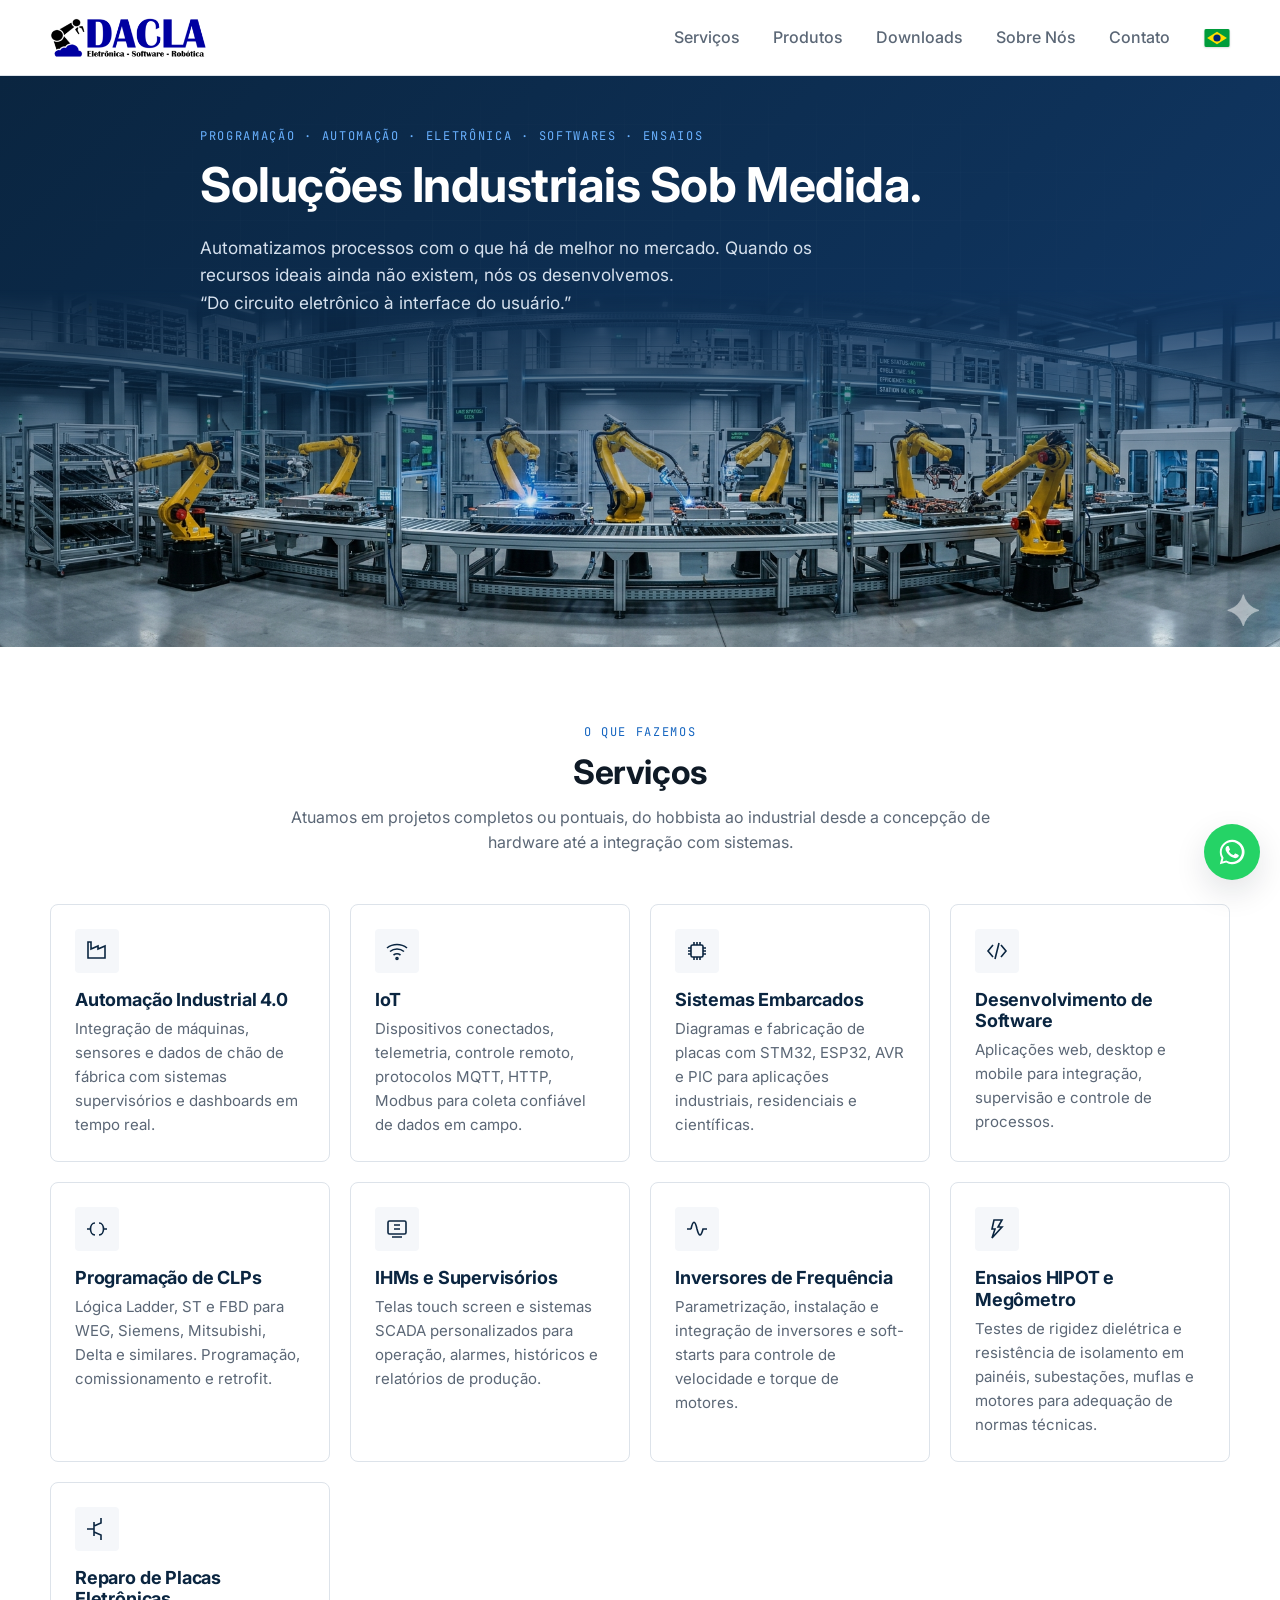
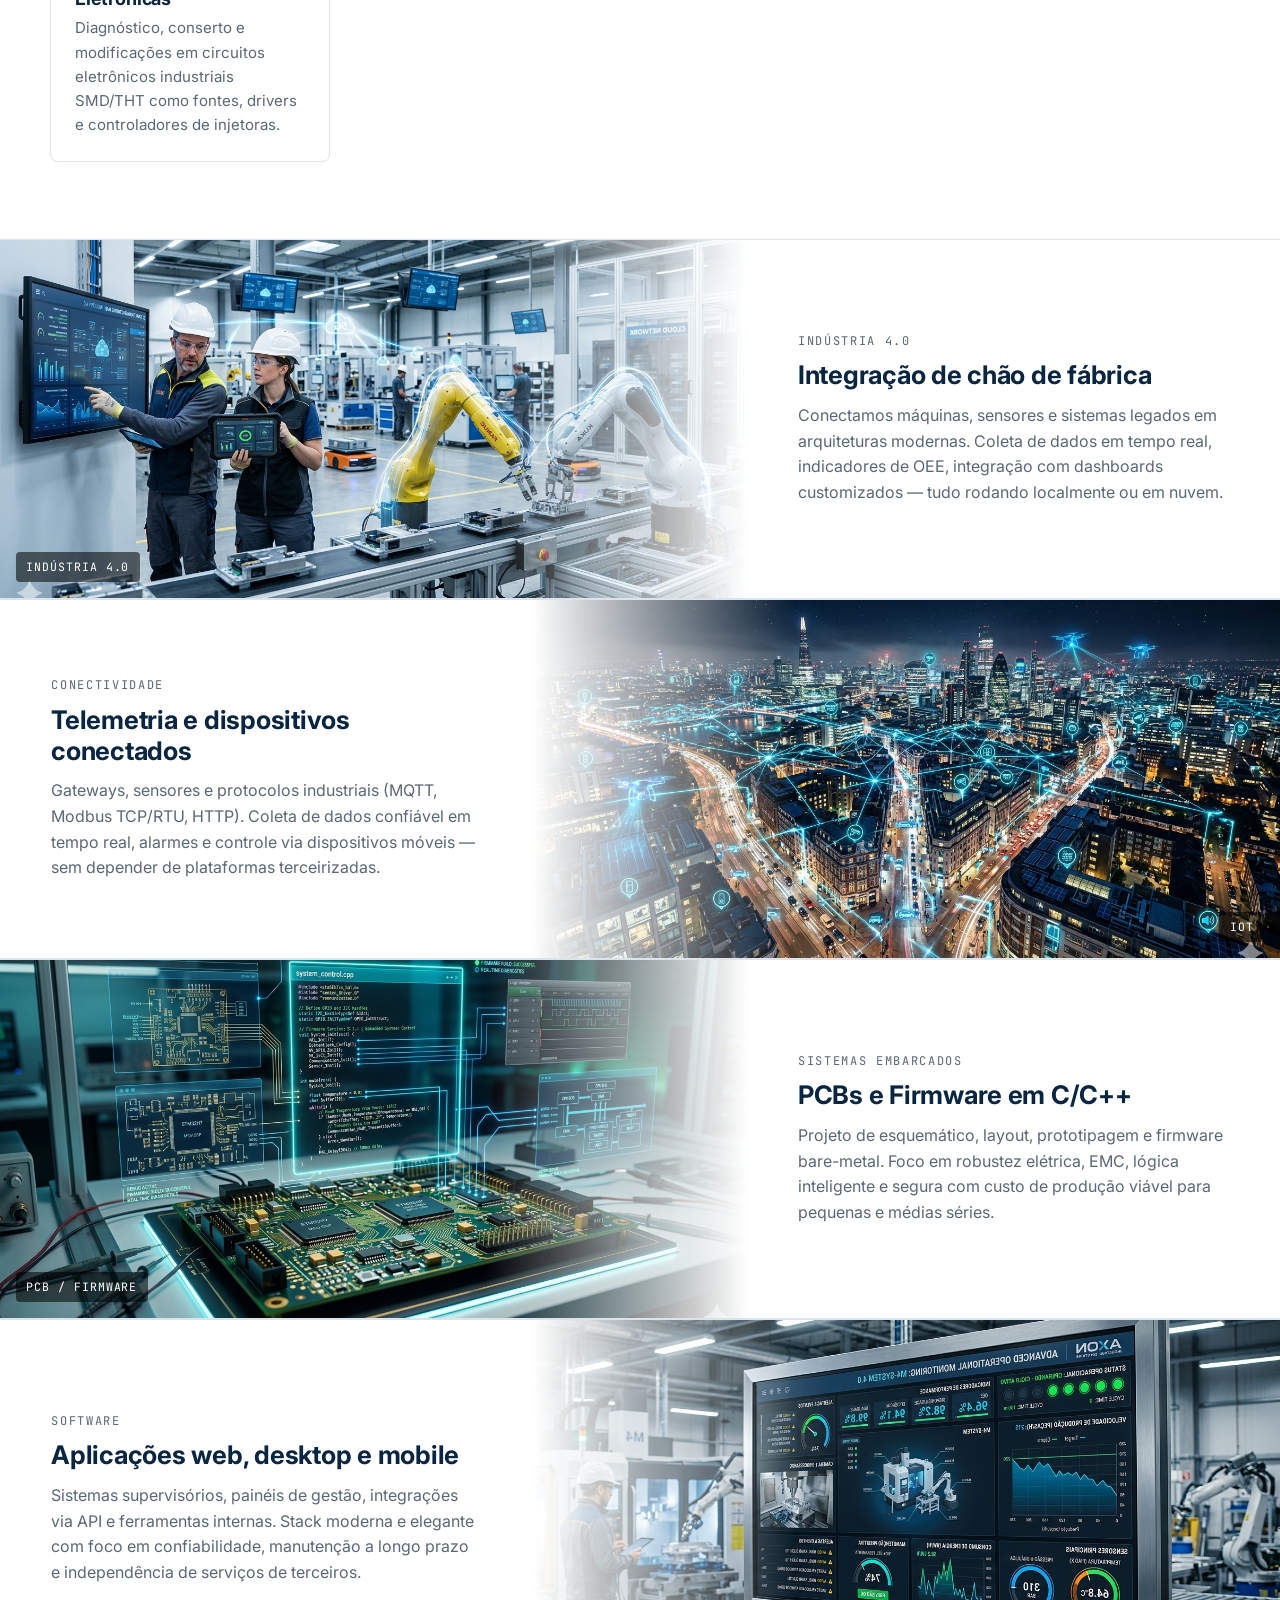
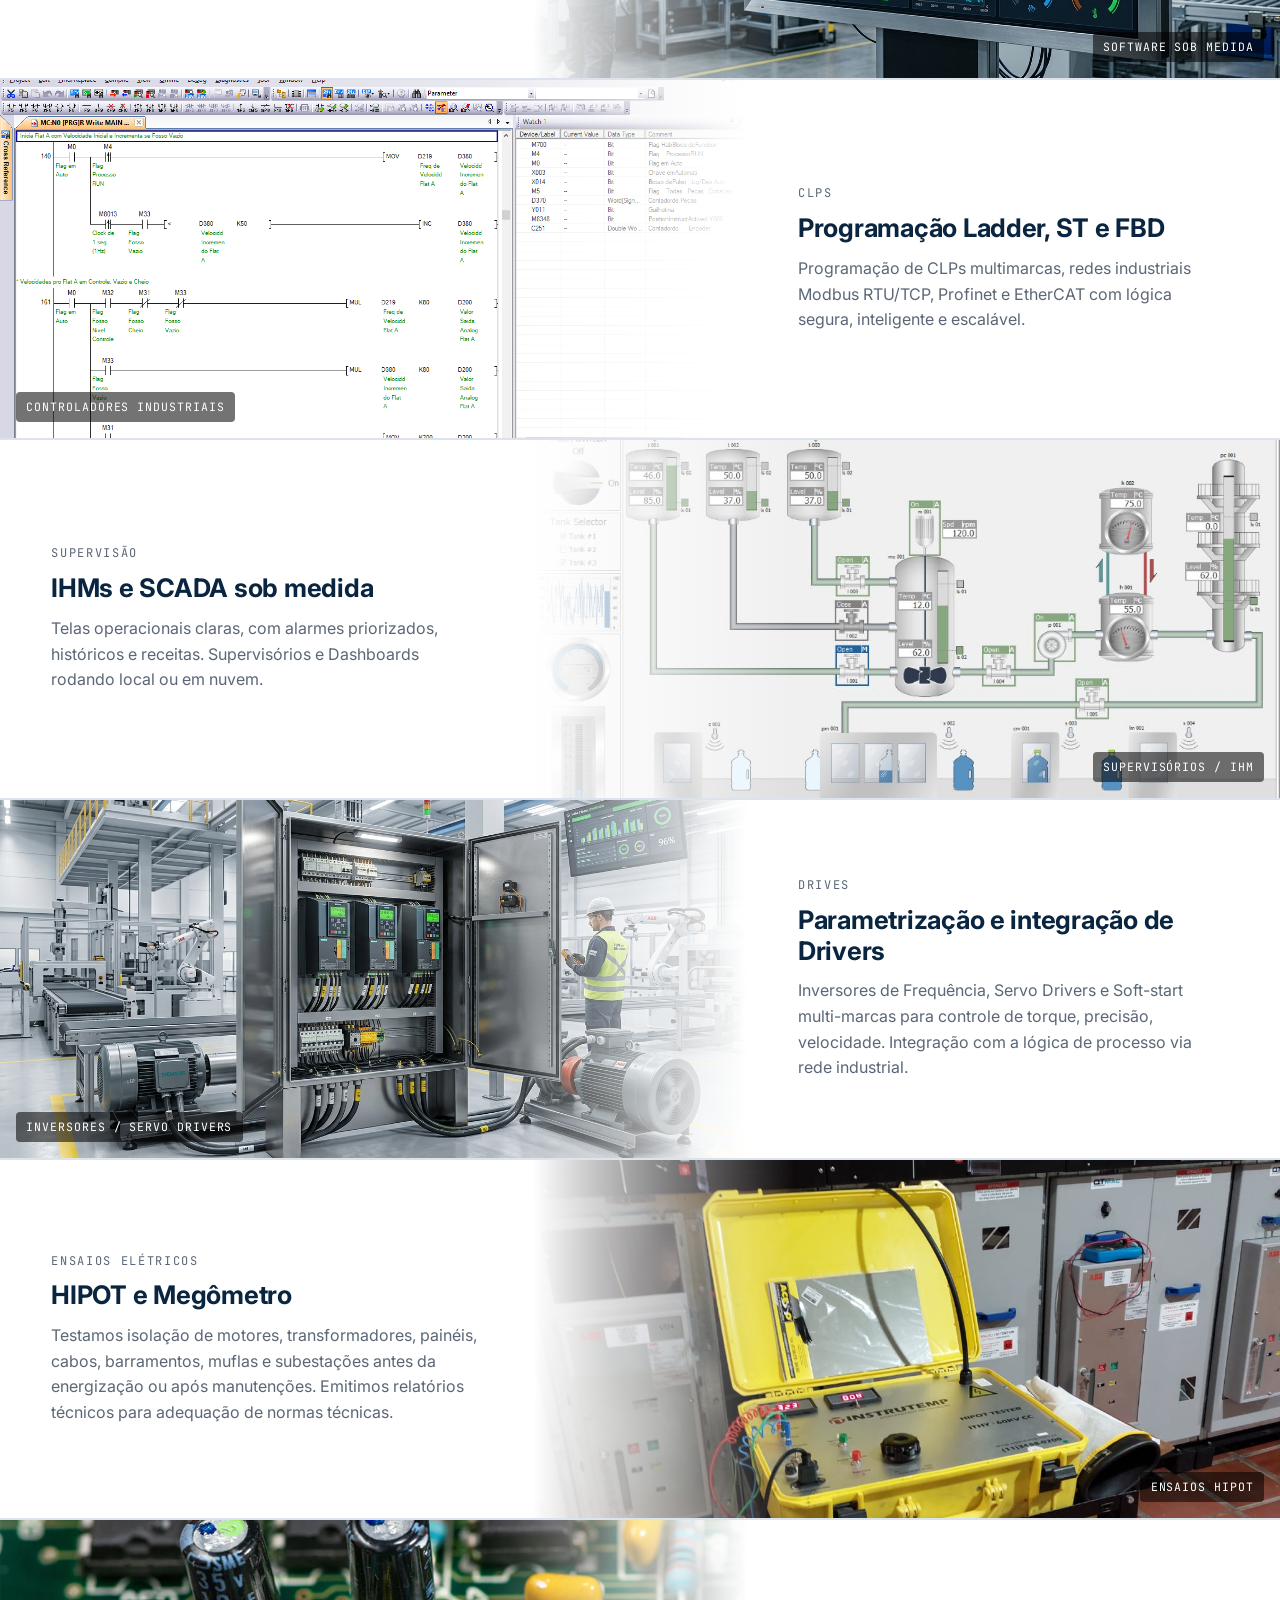
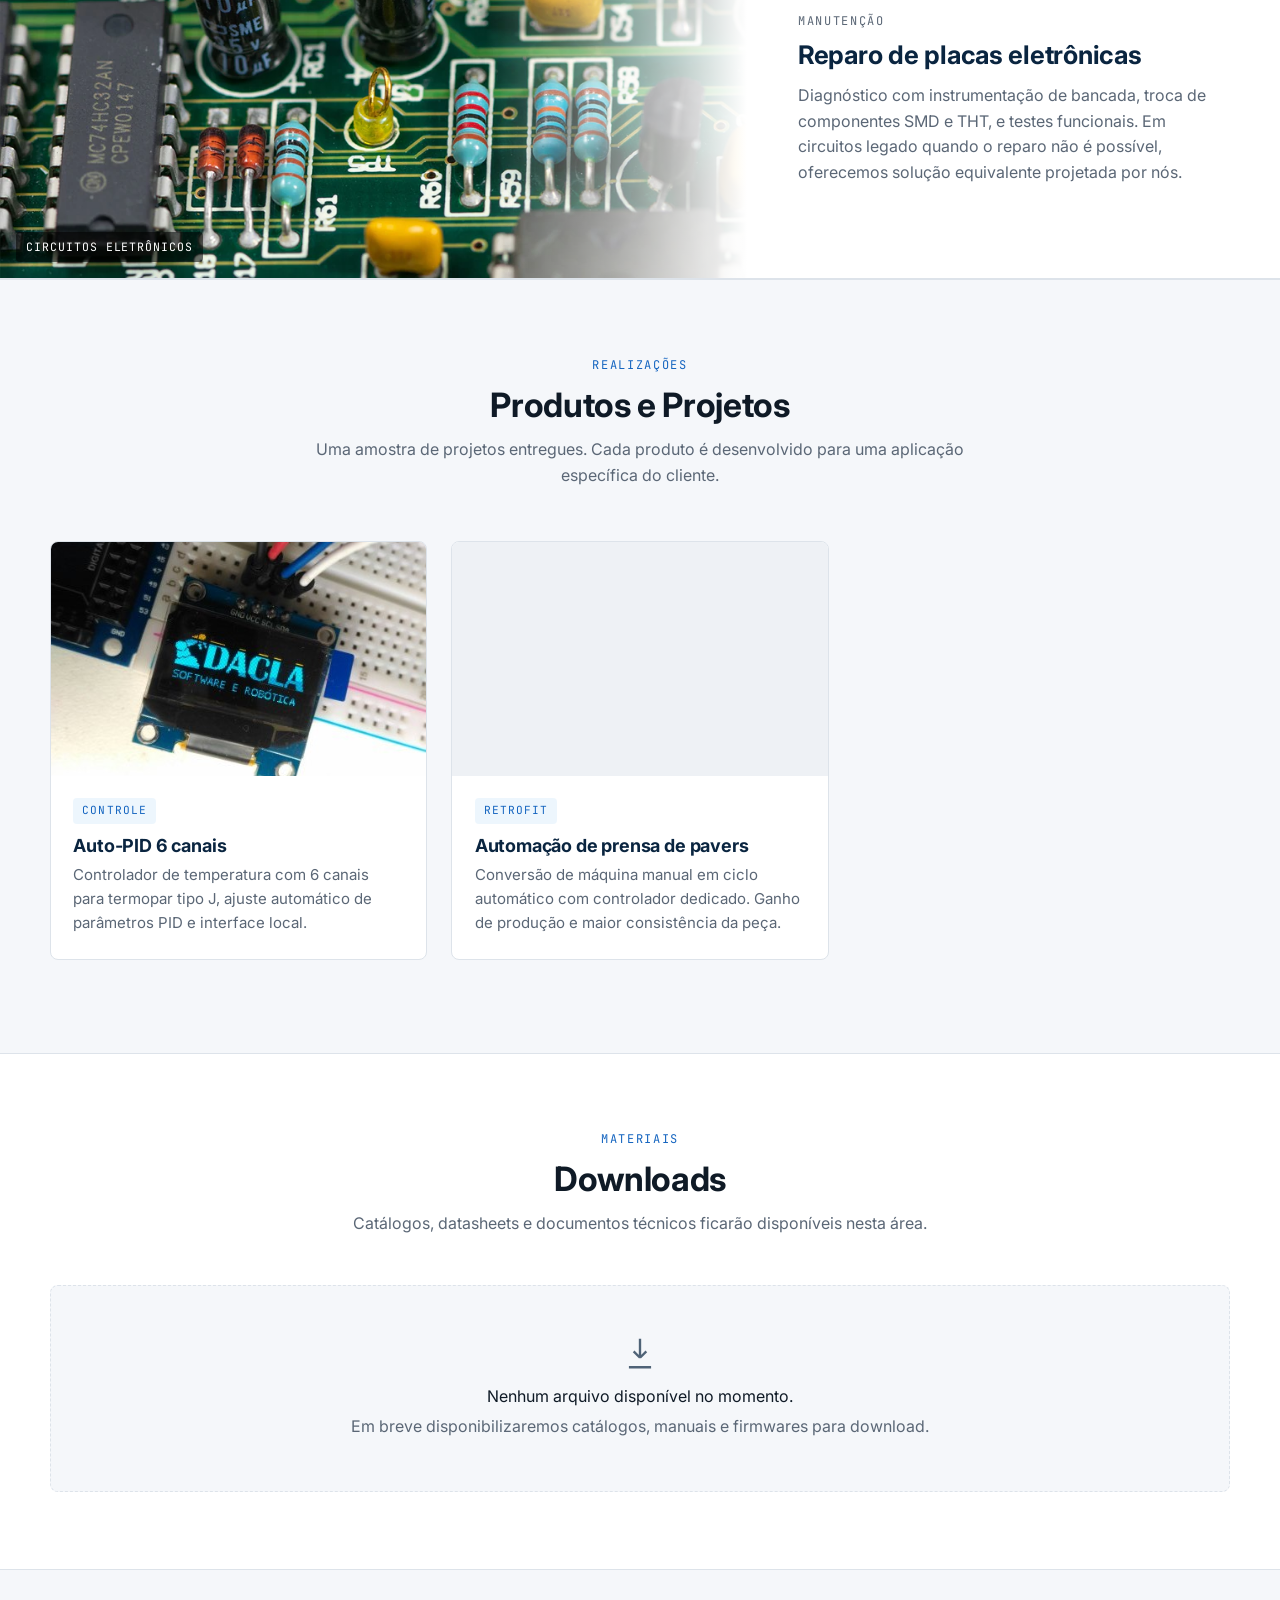
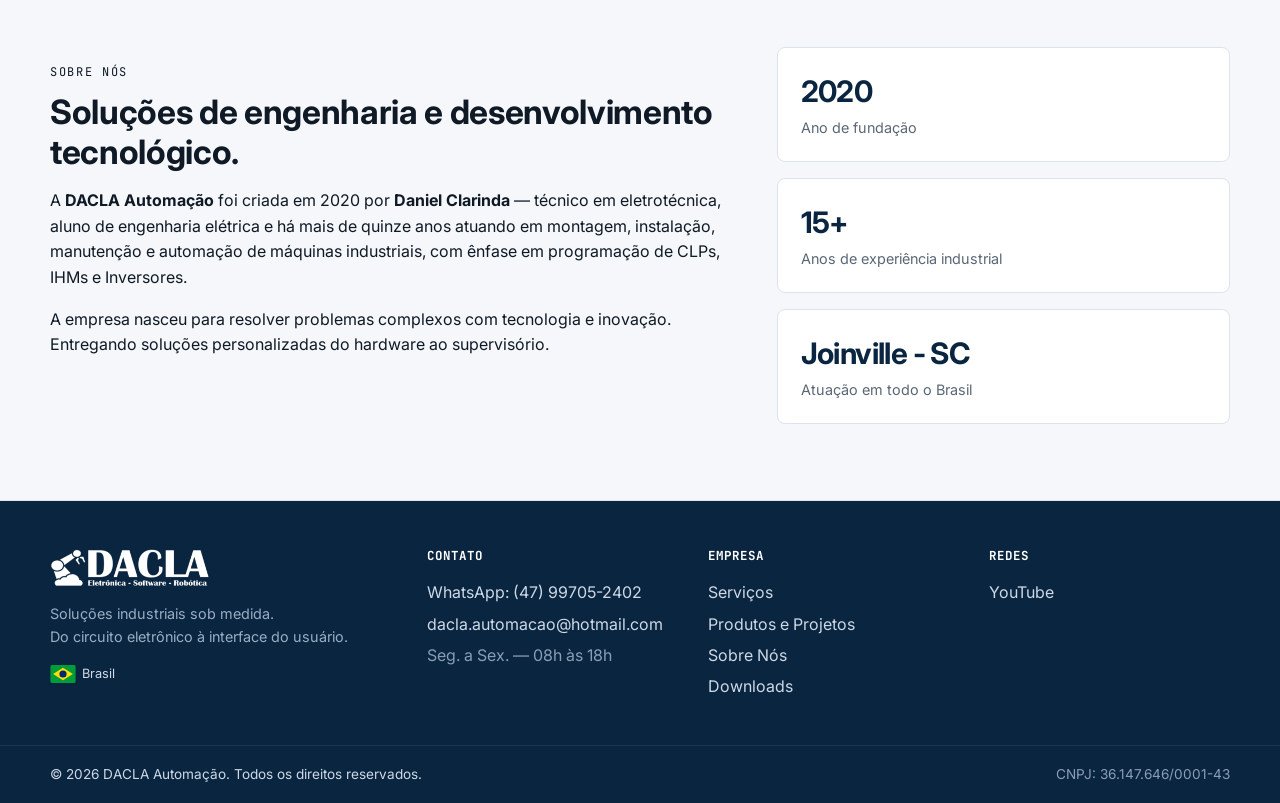
==== commit e9946947: "feat: carrossel responsivo na seção de produtos" ====
--- a/index.html
+++ b/index.html
@@ -40,7 +40,7 @@
   <noscript><link rel="stylesheet" href="https://fonts.googleapis.com/css2?family=Inter:wght@400;500;600;700&family=JetBrains+Mono:wght@500&display=swap"></noscript>
   
   <!-- Styles -->
-  <link rel="stylesheet" href="assets/css/style.css">
+  <link rel="stylesheet" href="assets/css/style.css?v=2026-05-25">
   
   <!-- Schema.org -->
   <!-- SYNC: bloco abaixo contém telefone (+55-47-99705-2402), canal do YouTube e URLs canônicas. Todos também aparecem no footer/FAB do index.html e em 404.html. Manter espelhados. -->
@@ -140,10 +140,10 @@
       <div class="container">
         <div class="hero-inner">
           <!-- texts -->
-          <p class="eyebrow">Eletrônica · Programação · Automação · Ensaios</p>
+          <p class="eyebrow">Programação · Automação · Eletrônica · Softwares · Ensaios</p>
           <h1 id="heroTitle">Soluções Industriais Sob Medida.</h1>
           <p class="hero-lead">
-            Automatizamos processos e sistemas com o que há de melhor no mercado. Quando os recursos ideais ainda não existem, nós os desenvolvemos.<br>"Do circuito eletrônico à interface do usuário."
+            Automatizamos processos com o que há de melhor no mercado. Quando os recursos ideais ainda não existem, nós os desenvolvemos.<br>“Do circuito eletrônico à interface do usuário.”
           </p>
         </div>
       </div>
@@ -594,6 +594,6 @@
   </a>
   
   <!-- Scripts (defer + modular) -->
-  <script type="module" src="assets/js/main.js"></script>
+  <script type="module" src="assets/js/main.js?v=2026-05-25"></script>
 </body>
 </html>
--- a/assets/css/style.css
+++ b/assets/css/style.css
@@ -118,14 +118,14 @@
 .btn-primary:hover { background: var(--c-primary-2); transform: translateY(-1px); }
 
 /* ============================================================
-   HEADER — paleta azul (mesma do footer)
+   HEADER — tema claro (logo preserva cor original)
    ============================================================ */
 .site-header {
-  background: var(--c-primary);
-  border-bottom: 1px solid rgba(255, 255, 255, 0.08);
+  background: #fff;
+  border-bottom: 1px solid var(--c-border);
   position: relative;
   z-index: 20;
-  color: #cdd9e6;
+  color: var(--c-text);
 }
 .header-inner {
   display: flex;
@@ -137,7 +137,6 @@
 .brand img {
   height: 40px;
   width: auto;
-  filter: brightness(0) invert(1);   /* logo escura → branca */
 }
 
 .primary-nav { display: flex; align-items: center; gap: 1.25rem; }
@@ -149,7 +148,7 @@
   display: inline-block;
   padding: .55rem .9rem;
   font-weight: 500;
-  color: #cdd9e6;
+  color: var(--c-muted);
   border-radius: var(--radius-sm);
   position: relative;
   transition: color var(--t), background var(--t);
@@ -161,10 +160,10 @@
   bottom: 4px;
   width: 0;
   height: 2px;
-  background: #69b1ff;
+  background: var(--c-accent);
   transition: width var(--t), left var(--t);
 }
-.primary-nav a:hover { color: #fff; }
+.primary-nav a:hover { color: var(--c-primary); }
 .primary-nav a:hover::after { width: calc(100% - 1.6rem); left: .8rem; }
 
 .flag-br {
@@ -172,13 +171,13 @@
   align-items: center;
   gap: .4rem;
   font-size: .8rem;
-  color: #cdd9e6;
+  color: var(--c-muted);
 }
 .flag-br svg {
   width: 26px;
   height: 18px;
   border-radius: 2px;
-  box-shadow: 0 1px 2px rgba(0, 0, 0, 0.25);
+  box-shadow: 0 1px 2px rgba(15, 26, 38, 0.15);
 }
 
 /* Hamburguer mobile */
@@ -193,12 +192,16 @@
   display: block;
   width: 22px;
   height: 2px;
-  background: #fff;
+  background: var(--c-primary);
   margin: 5px auto;
-  transition: transform var(--t), opacity var(--t);
+  transform-origin: center;
+  transition:
+    transform 320ms cubic-bezier(.65, .05, .36, 1),
+    opacity 200ms ease,
+    background var(--t);
 }
 .nav-toggle[aria-expanded="true"] span:nth-child(1) { transform: translateY(7px) rotate(45deg); }
-.nav-toggle[aria-expanded="true"] span:nth-child(2) { opacity: 0; }
+.nav-toggle[aria-expanded="true"] span:nth-child(2) { opacity: 0; transform: scaleX(.2); }
 .nav-toggle[aria-expanded="true"] span:nth-child(3) { transform: translateY(-7px) rotate(-45deg); }
 
 /* ============================================================
@@ -237,6 +240,11 @@
   width: 100%;
   overflow: hidden;
   z-index: 1;
+  /* A imagem sobe para se integrar com o final do texto. A máscara
+     transparent→opaca cuida da fusão visual; z-index garante o texto
+     legível por cima. Equivale a margin-bottom negativo no .hero-lead,
+     mas isola o posicionamento estrutural da tipografia. */
+  margin-top: -5rem;
 }
 .hero-media img {
   width: 100%;
@@ -407,14 +415,26 @@
 .visual-text p { color: var(--c-muted); }
 
 /* ============================================================
-   PRODUTOS
-   ============================================================ */
+   PRODUTOS — carrossel responsivo (1 mobile / 2 tablet / 3 desktop)
+   ============================================================ */
+.products-carousel { position: relative; }
+
 .products-grid {
-  display: grid;
-  grid-template-columns: repeat(auto-fit, minmax(280px, 1fr));
+  display: flex;
   gap: 1.5rem;
-}
+  overflow-x: auto;
+  scroll-snap-type: x mandatory;
+  -webkit-overflow-scrolling: touch;
+  overscroll-behavior-inline: contain;
+  scrollbar-width: none;
+  padding-block: .25rem 1rem;
+}
+.products-grid::-webkit-scrollbar { display: none; }
+
 .product-card {
+  flex: 0 0 100%;
+  scroll-snap-align: start;
+  scroll-snap-stop: always;
   background: #fff;
   border: 1px solid var(--c-border);
   border-radius: var(--radius);
@@ -423,6 +443,71 @@
   flex-direction: column;
   transition: transform var(--t), box-shadow var(--t), border-color var(--t);
 }
+@media (min-width: 720px) {
+  .product-card { flex-basis: calc((100% - 1.5rem) / 2); }
+}
+@media (min-width: 1024px) {
+  .product-card { flex-basis: calc((100% - 3rem) / 3); }
+}
+
+/* Setas — alinhadas verticalmente com o centro da mídia (~35% da altura
+   do card, dado o aspect-ratio 16/10 da capa + corpo de texto abaixo). */
+.products-arrow {
+  position: absolute;
+  top: 35%;
+  transform: translateY(-50%);
+  width: 44px;
+  height: 44px;
+  display: inline-flex;
+  align-items: center;
+  justify-content: center;
+  color: #fff;
+  background: rgba(10, 37, 64, 0.75);
+  border: 1px solid rgba(255, 255, 255, 0.18);
+  border-radius: 50%;
+  box-shadow: var(--shadow);
+  z-index: 5;
+  transition: background var(--t), opacity var(--t), transform var(--t);
+}
+.products-arrow:hover:not(:disabled) {
+  background: var(--c-primary);
+  transform: translateY(-50%) scale(1.05);
+}
+.products-arrow:focus-visible {
+  outline: 2px solid var(--c-accent);
+  outline-offset: 3px;
+}
+.products-arrow:disabled { opacity: .35; cursor: default; }
+.products-arrow svg { width: 18px; height: 18px; }
+.products-arrow-prev { left: -.75rem; }
+.products-arrow-next { right: -.75rem; }
+.products-arrow[hidden],
+.products-dots[hidden] { display: none !important; }
+
+/* Dots */
+.products-dots {
+  display: flex;
+  justify-content: center;
+  gap: .5rem;
+  margin-top: 1.25rem;
+}
+.products-dot {
+  width: 8px;
+  height: 8px;
+  padding: 0;
+  border-radius: 999px;
+  background: var(--c-border);
+  transition: background var(--t), width var(--t);
+}
+.products-dot[aria-current="true"] {
+  background: var(--c-accent);
+  width: 22px;
+}
+.products-dot:focus-visible {
+  outline: 2px solid var(--c-accent);
+  outline-offset: 3px;
+}
+
 .product-card:hover {
   transform: translateY(-2px);
   box-shadow: var(--shadow);
@@ -706,6 +791,46 @@
 }
 
 @media (max-width: 720px) {
+  /* Serviços viram carrossel horizontal com snap por toque. */
+  .services-grid {
+    display: flex;
+    gap: 1rem;
+    overflow-x: auto;
+    scroll-snap-type: x mandatory;
+    -webkit-overflow-scrolling: touch;
+    overscroll-behavior-inline: contain;
+    scrollbar-width: none;
+    padding-block: .25rem 1rem;
+  }
+  .services-grid::-webkit-scrollbar { display: none; }
+  .service-card {
+    flex: 0 0 85%;
+    scroll-snap-align: center;
+    scroll-snap-stop: always;
+  }
+  .services-dots {
+    display: flex;
+    justify-content: center;
+    gap: .5rem;
+    margin-top: 1.25rem;
+  }
+  .services-dot {
+    width: 8px;
+    height: 8px;
+    padding: 0;
+    border-radius: 999px;
+    background: var(--c-border);
+    transition: background var(--t), width var(--t);
+  }
+  .services-dot[aria-current="true"] {
+    background: var(--c-accent);
+    width: 22px;
+  }
+  .services-dot:focus-visible {
+    outline: 2px solid var(--c-accent);
+    outline-offset: 3px;
+  }
+
   .nav-toggle { display: block; }
 
   .primary-nav {
@@ -713,13 +838,13 @@
     top: 100%;
     left: 0;
     right: 0;
-    background: var(--c-primary-2);
+    background: #fff;
     flex-direction: column;
     align-items: stretch;
     gap: 0;
-    border-top: 1px solid rgba(255, 255, 255, 0.08);
-    border-bottom: 1px solid rgba(255, 255, 255, 0.08);
-    box-shadow: 0 12px 24px rgba(0, 0, 0, 0.35);
+    border-top: 1px solid var(--c-border);
+    border-bottom: 1px solid var(--c-border);
+    box-shadow: 0 12px 24px rgba(15, 26, 38, 0.12);
     max-height: 0;
     overflow: hidden;
     transition: max-height var(--t);
@@ -733,7 +858,7 @@
   .primary-nav a {
     display: block;
     padding: .85rem .5rem;
-    border-bottom: 1px solid rgba(255, 255, 255, 0.06);
+    border-bottom: 1px solid var(--c-border);
   }
   .primary-nav a::after { display: none; }
   .primary-nav .flag-br {
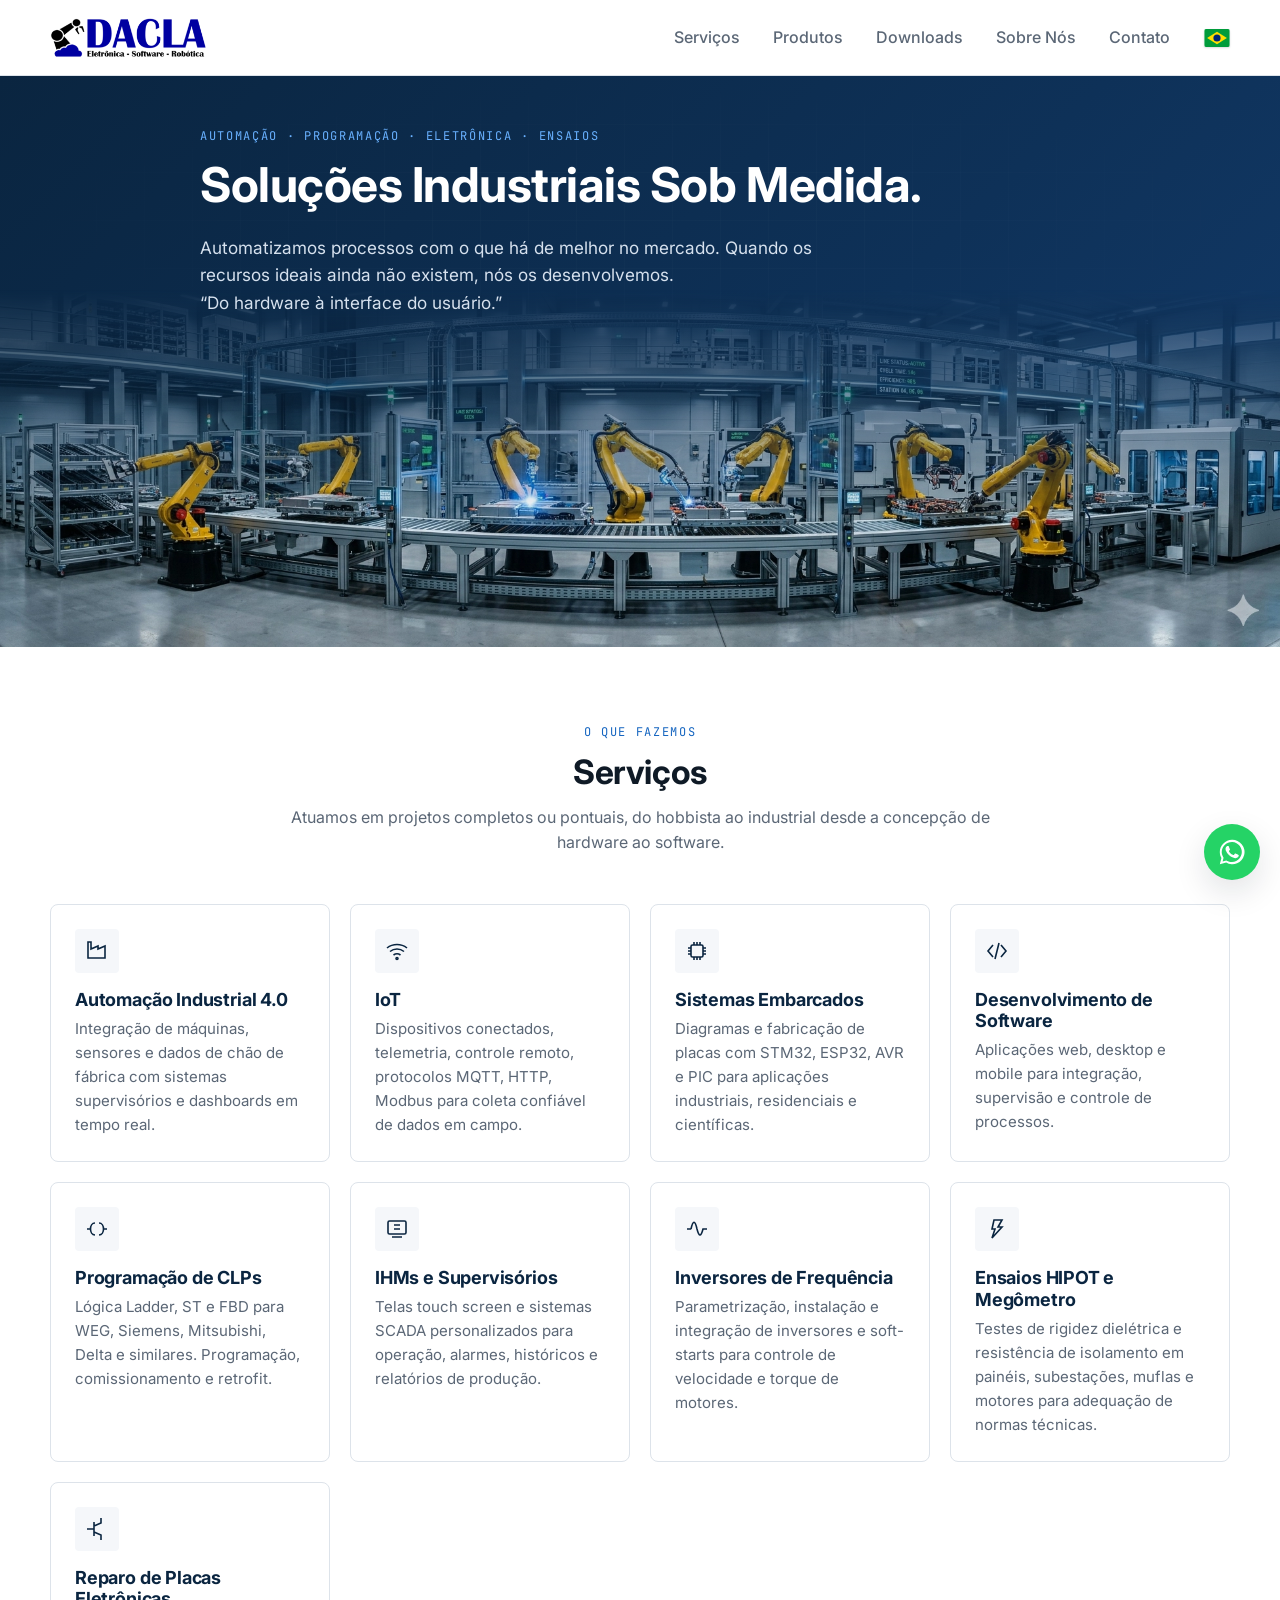
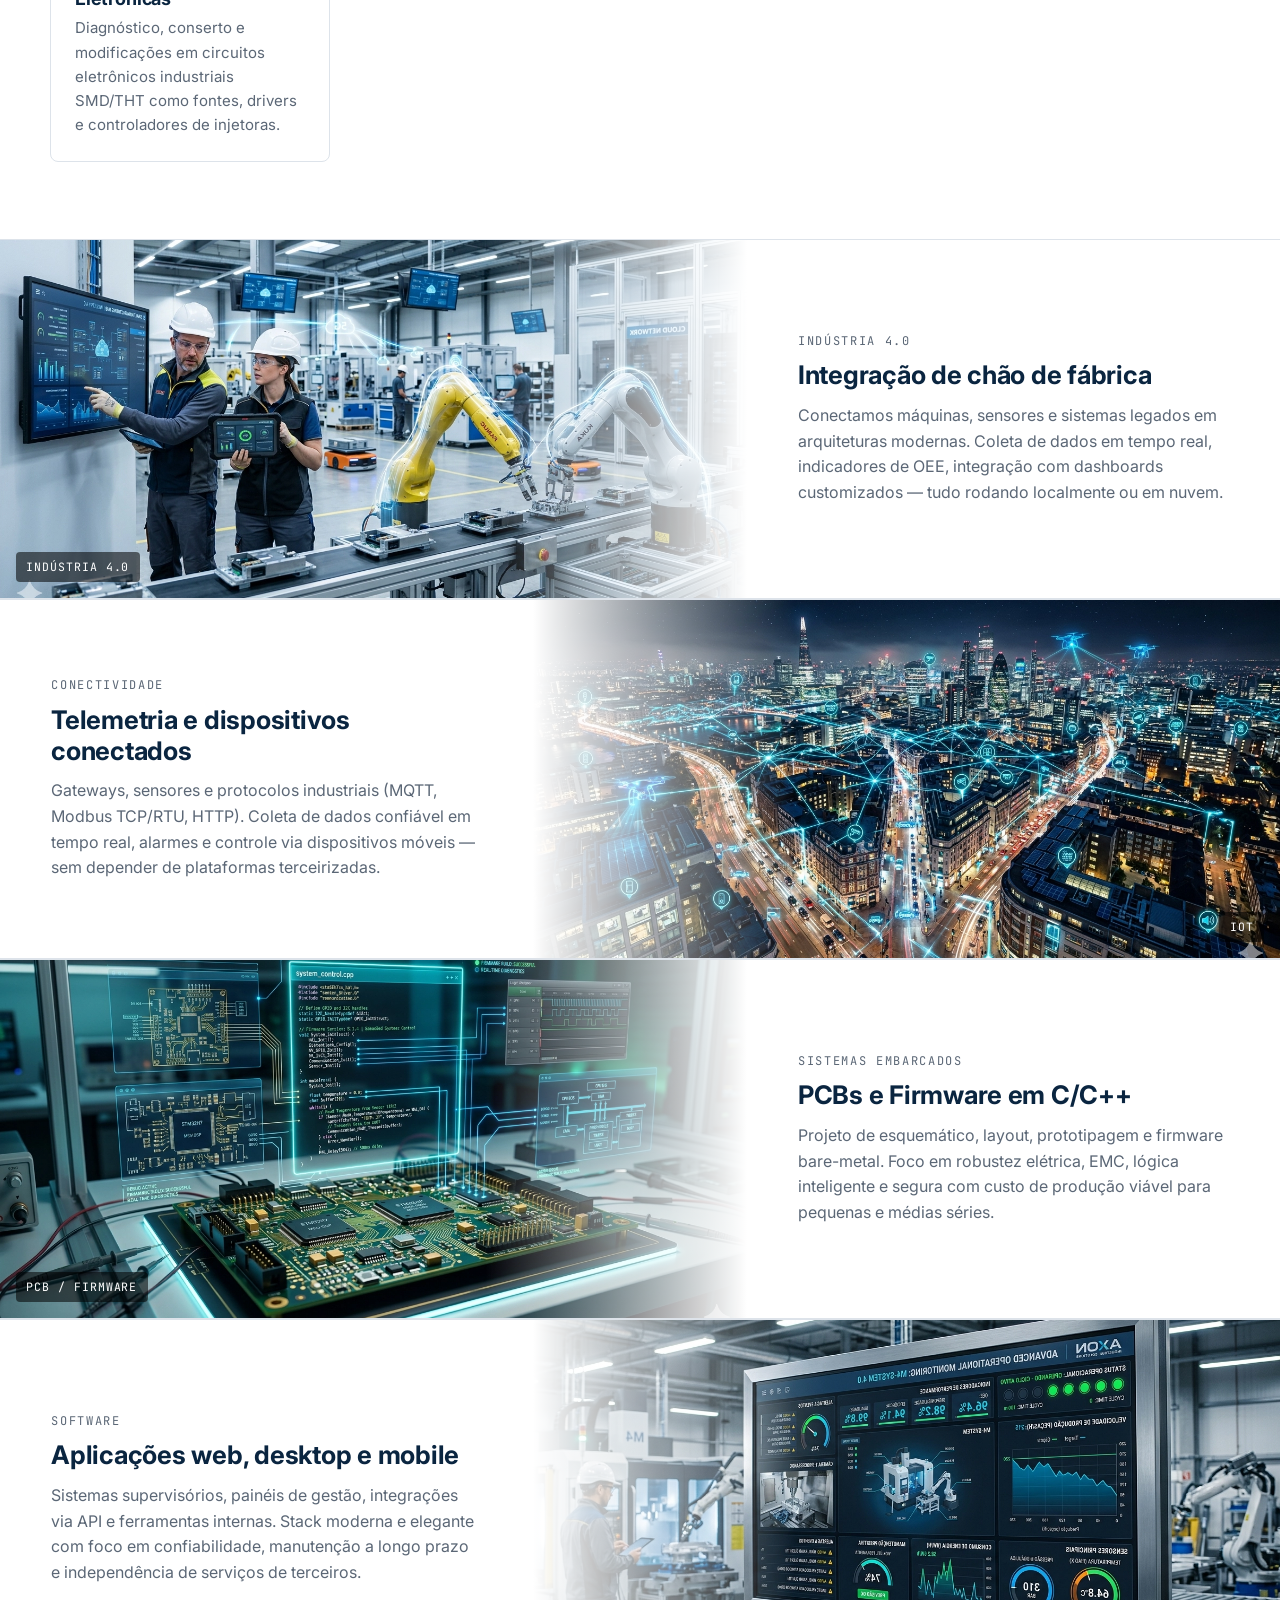
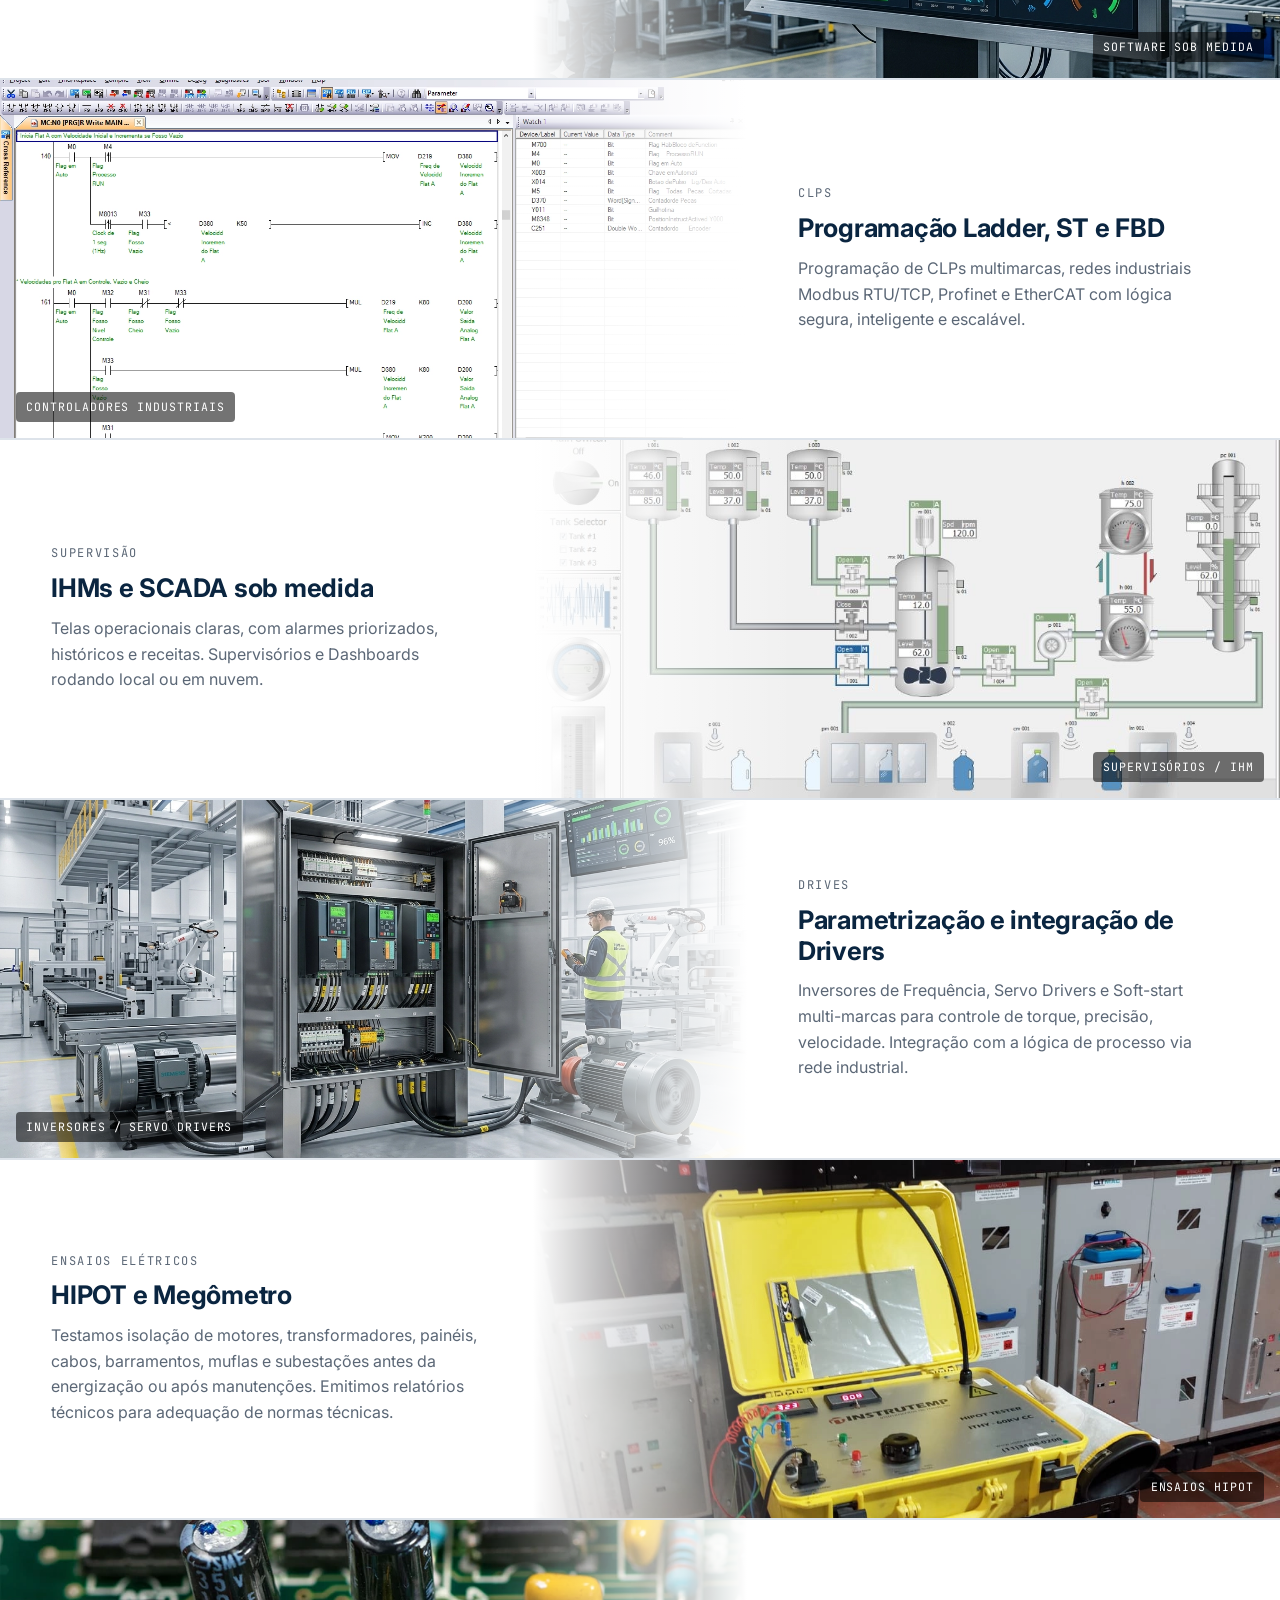
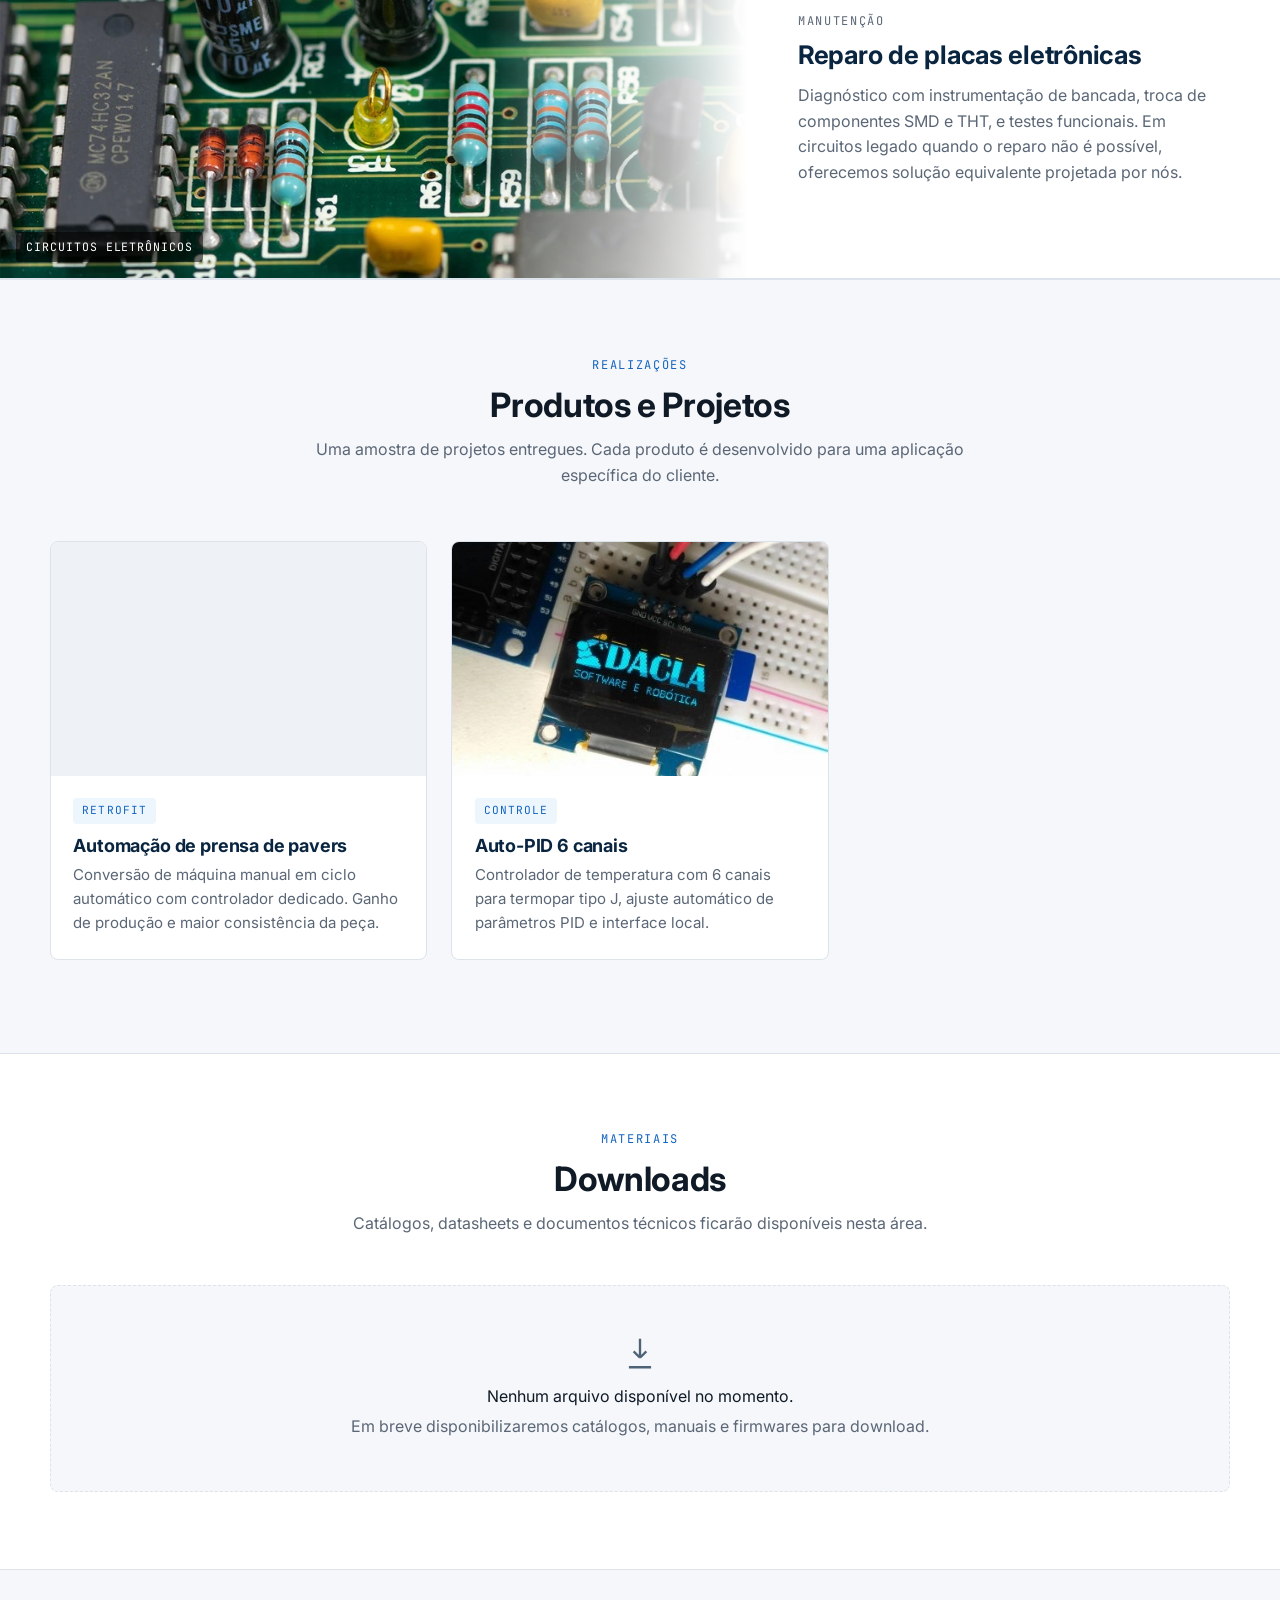
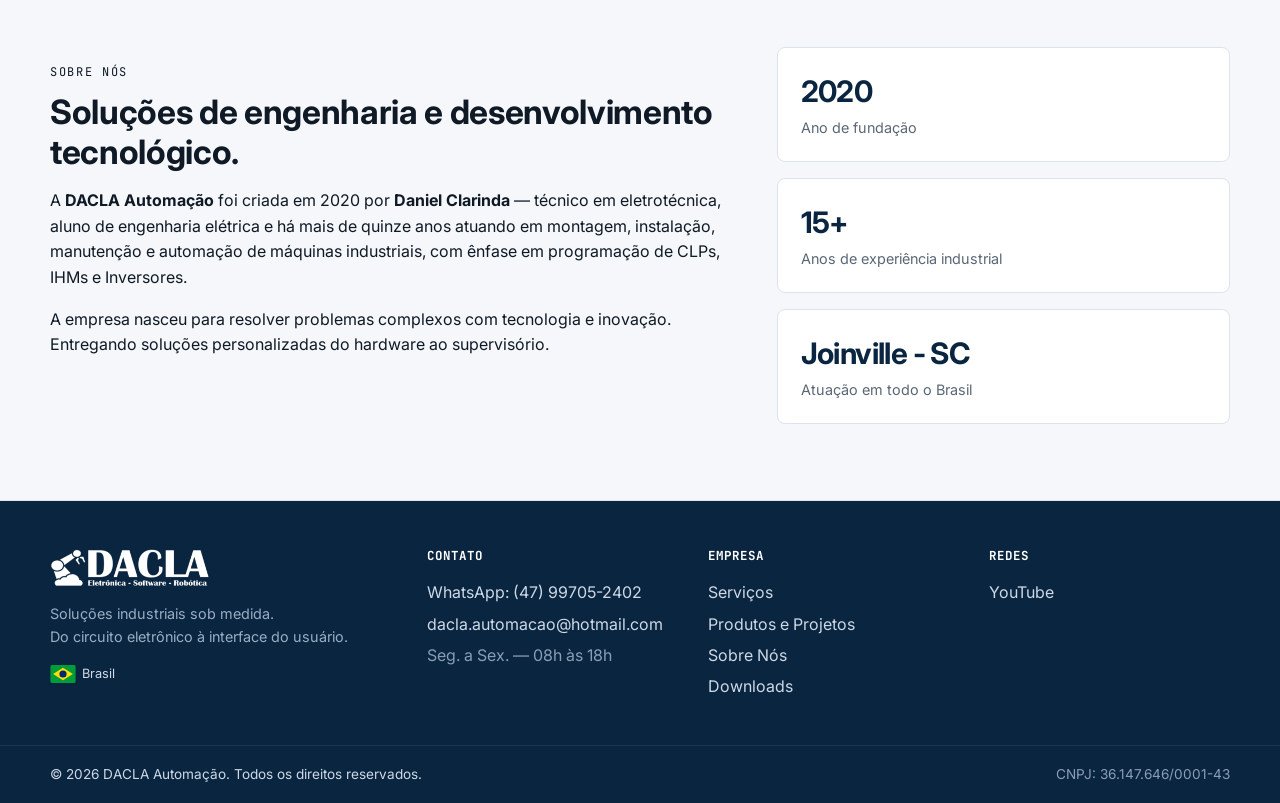
==== commit 099744cd: "refactor: converte assets .png para .webp para melhorar performance" ====
--- a/index.html
+++ b/index.html
@@ -140,17 +140,17 @@
       <div class="container">
         <div class="hero-inner">
           <!-- texts -->
-          <p class="eyebrow">Programação · Automação · Eletrônica · Softwares · Ensaios</p>
+          <p class="eyebrow">Automação · Programação · Eletrônica · Ensaios</p>
           <h1 id="heroTitle">Soluções Industriais Sob Medida.</h1>
           <p class="hero-lead">
-            Automatizamos processos com o que há de melhor no mercado. Quando os recursos ideais ainda não existem, nós os desenvolvemos.<br>“Do circuito eletrônico à interface do usuário.”
+            Automatizamos processos com o que há de melhor no mercado. Quando os recursos ideais ainda não existem, nós os desenvolvemos.<br>“Do hardware à interface do usuário.”
           </p>
         </div>
       </div>
       <!-- background image -->
       <div class="hero-media">
         <img
-          src="assets/img/robo-line.png"
+          src="assets/img/robo-line.webp"
           alt="Planta industrial com sistemas de automação em operação"
           loading="eager"
           decoding="async"
@@ -167,13 +167,13 @@
         <header class="section-header">
           <p class="eyebrow">O que fazemos</p>
           <h2 id="servicosTitle">Serviços</h2>
-          <p class="section-sub">Atuamos em projetos completos ou pontuais, do hobbista ao industrial desde a concepção de hardware até a integração com sistemas.</p>
+          <p class="section-sub">Atuamos em projetos completos ou pontuais, do hobbista ao industrial desde a concepção de hardware ao software.</p>
         </header>
         
         <!-- cards -->
         <ul class="services-grid">
           <li class="service-card">
-            <a href="#vb1">
+            <a href="#industria-40">
               <span class="service-icon" aria-hidden="true">
                 <svg viewBox="0 0 24 24" fill="none" stroke="currentColor" stroke-width="1.6"><path d="M3 19 H20 V7 L13 10 V7 L6 10 V3 H3 Z"/></svg>
               </span>
@@ -183,7 +183,7 @@
           </li>
           
           <li class="service-card">
-            <a href="#vb2">
+            <a href="#iot">
               <span class="service-icon" aria-hidden="true">
                 <svg viewBox="0 0 24 24" fill="none" stroke="currentColor" stroke-width="1.6"><path d="M2 9a16 16 0 0 1 20 0"/><path d="M5 12.5a11 11 0 0 1 14 0"/><path d="M8.5 16a6 6 0 0 1 7 0"/><circle cx="12" cy="19.5" r="1"/></svg>
               </span>
@@ -193,7 +193,7 @@
           </li>
           
           <li class="service-card">
-            <a href="#vb3">
+            <a href="#sistemas-embarcados">
               <span class="service-icon" aria-hidden="true">
                 <svg viewBox="0 0 24 24" fill="none" stroke="currentColor" stroke-width="1.6"><rect x="6" y="6" width="12" height="12" rx="1.5"/><path d="M9 3v3M12 3v3M15 3v3M9 18v3M12 18v3M15 18v3M3 9h3M3 12h3M3 15h3M18 9h3M18 12h3M18 15h3"/></svg>
               </span>
@@ -203,7 +203,7 @@
           </li>
           
           <li class="service-card">
-            <a href="#vb4">
+            <a href="#softwares">
               <span class="service-icon" aria-hidden="true">
                 <svg viewBox="0 0 24 24" fill="none" stroke="currentColor" stroke-width="1.6"><path d="M8 6 3 12l5 6M16 6l5 6-5 6M14 4l-4 16"/></svg>
               </span>
@@ -213,7 +213,7 @@
           </li>
           
           <li class="service-card">
-            <a href="#vb5">
+            <a href="#clp">
               <span class="service-icon" aria-hidden="true">
                 <svg viewBox="0 0 24 24" fill="none" stroke="currentColor" stroke-width="1.6"><path d="M 2 12 H 6 M 10 6 C 4 6 4 18 10 18 M 14 6 C 20 6 20 18 14 18 M 18 12 H 22"/></svg>
               </span>
@@ -223,7 +223,7 @@
           </li>
           
           <li class="service-card">
-            <a href="#vb6">
+            <a href="#supervisorio">
               <span class="service-icon" aria-hidden="true">
                 <svg viewBox="0 0 24 24" fill="none" stroke="currentColor" stroke-width="1.6"><rect x="3" y="4" width="18" height="13" rx="1.5"/><path d="M7 20h10M9 8h6M9 12h6"/></svg>
               </span>
@@ -233,7 +233,7 @@
           </li>
           
           <li class="service-card">
-            <a href="#vb7">
+            <a href="#inversores">
               <span class="service-icon" aria-hidden="true">
                 <svg viewBox="0 0 24 24" fill="none" stroke="currentColor" stroke-width="1.6"><path d="M 6 12 C 8 3 10 3 12 12 M 12 12 C 14 20 16 20 18 12 L 22 12 M 2 12 L 6 12"/></svg>
               </span>
@@ -243,7 +243,7 @@
           </li>
           
           <li class="service-card">
-            <a href="#vb8">
+            <a href="#ensaios">
               <span class="service-icon" aria-hidden="true">
                 <svg viewBox="0 0 24 24" fill="none" stroke="currentColor" stroke-width="1.6"><path d="M9 3 L17 3 L13 10 L17 10 L7 21 L10 12 L7 12 Z"/></svg>
               </span>
@@ -253,7 +253,7 @@
           </li>
           
           <li class="service-card">
-            <a href="#vb9">
+            <a href="#eletronica">
               <span class="service-icon" aria-hidden="true">
                 <svg viewBox="0 0 24 24" fill="none" stroke="currentColor" stroke-width="1.6"><path d="M 9 19 L 9 5 M 9 12 L 2 12 M 9 9 L 16 6 L 16 1 M 9 15 L 16 18 L 16 23"/></svg>
               </span>
@@ -269,8 +269,8 @@
     <!-- ============ SIDE BY SIDE ============ -->
     <section class="visual-sections" aria-label="Áreas técnicas de atuação">
       
-      <article id="vb1" class="visual-block" aria-labelledby="industria40Title">
-        <div class="visual-image" style="background-image: url('assets/img/40-industry.png');" role="img" aria-label="Chão de fábrica com sistemas de automação 4.0">
+      <article id="industria-40" class="visual-block" aria-labelledby="industria40Title">
+        <div class="visual-image" style="background-image: url('assets/img/industry40.webp');" role="img" aria-label="Chão de fábrica com sistemas de automação 4.0">
           <span class="placeholder-tag">Indústria 4.0</span>
         </div>
         <div class="visual-text">
@@ -282,8 +282,8 @@
         </div>
       </article>
       
-      <article id="vb2" class="visual-block reverse" aria-labelledby="iotTitle">
-        <div class="visual-image" style="background-image: url('assets/img/IoT.png');" role="img" aria-label="Dispositivos IoT conectados">
+      <article id="iot" class="visual-block reverse" aria-labelledby="iotTitle">
+        <div class="visual-image" style="background-image: url('assets/img/IoT.webp');" role="img" aria-label="Dispositivos IoT conectados">
           <span class="placeholder-tag">IoT</span>
         </div>
         <div class="visual-text">
@@ -295,8 +295,8 @@
         </div>
       </article>
       
-      <article id="vb3" class="visual-block" aria-labelledby="embarcadosTitle">
-        <div class="visual-image" style="background-image:url('assets/img/sistemas-embarcados.png')" role="img" aria-label="Placa de circuito impresso com microcontrolador">
+      <article id="sistemas-embarcados" class="visual-block" aria-labelledby="embarcadosTitle">
+        <div class="visual-image" style="background-image:url('assets/img/sistemas-embarcados.webp')" role="img" aria-label="Placa de circuito impresso com microcontrolador">
           <span class="placeholder-tag">PCB / Firmware</span>
         </div>
         <div class="visual-text">
@@ -308,8 +308,8 @@
         </div>
       </article>
       
-      <article id="vb4" class="visual-block reverse" aria-labelledby="softwaresTitle">
-        <div class="visual-image" style="background-image:url('assets/img/dashboard.png')" role="img" aria-label="Dashboard de aplicação web para supervisão">
+      <article id="softwares" class="visual-block reverse" aria-labelledby="softwaresTitle">
+        <div class="visual-image" style="background-image:url('assets/img/dashboard.webp')" role="img" aria-label="Dashboard de aplicação web para supervisão">
           <span class="placeholder-tag">Software sob medida</span>
         </div>
         <div class="visual-text">
@@ -321,8 +321,8 @@
         </div>
       </article>
       
-      <article id="vb5" class="visual-block" aria-labelledby="clpsTitle">
-        <div class="visual-image" style="background-image:url('assets/img/clp-ladder.png')" role="img" aria-label="Trecho de programação em Ladder em um CLP">
+      <article id="clp" class="visual-block" aria-labelledby="clpsTitle">
+        <div class="visual-image" style="background-image:url('assets/img/clp-ladder.webp')" role="img" aria-label="Trecho de programação em Ladder em um CLP">
           <span class="placeholder-tag">Controladores Industriais</span>
         </div>
         <div class="visual-text">
@@ -334,8 +334,8 @@
         </div>
       </article>
       
-      <article id="vb6" class="visual-block reverse" aria-labelledby="ihmsTitle">
-        <div class="visual-image" style="background-image:url('assets/img/supervisorio.jpg')" role="img" aria-label="Tela de sistema supervisório industrial">
+      <article id="supervisorio" class="visual-block reverse" aria-labelledby="ihmsTitle">
+        <div class="visual-image" style="background-image:url('assets/img/supervisorio.webp')" role="img" aria-label="Tela de sistema supervisório industrial">
           <span class="placeholder-tag">Supervisórios / IHM</span>
         </div>
         <div class="visual-text">
@@ -347,8 +347,8 @@
         </div>
       </article>
       
-      <article id="vb7" class="visual-block" aria-labelledby="driversTitle">
-        <div class="visual-image" style="background-image: url('assets/img/inversor-frequencia.png');" role="img" aria-label="Inversor de frequência industrial">
+      <article id="inversores" class="visual-block" aria-labelledby="driversTitle">
+        <div class="visual-image" style="background-image: url('assets/img/inversor-frequencia.webp');" role="img" aria-label="Inversor de frequência industrial">
           <span class="placeholder-tag">Inversores / Servo Drivers</span>
         </div>
         <div class="visual-text">
@@ -360,8 +360,8 @@
         </div>
       </article>
       
-      <article id="vb8" class="visual-block reverse" aria-labelledby="ensaiosTitle">
-        <div class="visual-image" style="background-image:url('assets/img/hipot-tester.jpeg');" role="img" aria-label="Equipamento de ensaio HIPOT em operação">
+      <article id="ensaios" class="visual-block reverse" aria-labelledby="ensaiosTitle">
+        <div class="visual-image" style="background-image:url('assets/img/hipot-tester.webp');" role="img" aria-label="Equipamento de ensaio HIPOT em operação">
           <span class="placeholder-tag">Ensaios HIPOT</span>
         </div>
         <div class="visual-text">
@@ -373,8 +373,8 @@
         </div>
       </article>
       
-      <article id="vb9" class="visual-block" aria-labelledby="eletronicsTitle">
-        <div class="visual-image" style="background-image:url('assets/img/pcb-pth.png')" role="img" aria-label="Placa de circuito impresso em reparo">
+      <article id="eletronica" class="visual-block" aria-labelledby="eletronicsTitle">
+        <div class="visual-image" style="background-image:url('assets/img/pcb-pth.webp')" role="img" aria-label="Placa de circuito impresso em reparo">
           <span class="placeholder-tag">Circuitos Eletrônicos</span>
         </div>
         <div class="visual-text">
@@ -401,19 +401,6 @@
         
         <!-- cards -->
         <div class="products-grid">
-          
-          <article class="product-card">
-            <!-- capa -->
-            <div class="product-media">
-              <img src="assets/img/controladorPID.jpg" alt="Controlador de temperatura PID de 6 canais" loading="lazy" decoding="async">
-            </div>
-            <!-- description -->
-            <div class="product-body">
-              <span class="product-tag">Controle</span>
-              <h3>Auto-PID 6 canais</h3>
-              <p>Controlador de temperatura com 6 canais para termopar tipo J, ajuste automático de parâmetros PID e interface local.</p>
-            </div>
-          </article>
           
           <article class="product-card">
             <!-- capa -->
@@ -433,6 +420,19 @@
             </div>
           </article>
           
+          <article class="product-card">
+            <!-- capa -->
+            <div class="product-media">
+              <img src="assets/img/controladorPID.webp" alt="Controlador de temperatura PID de 6 canais" loading="lazy" decoding="async">
+            </div>
+            <!-- description -->
+            <div class="product-body">
+              <span class="product-tag">Controle</span>
+              <h3>Auto-PID 6 canais</h3>
+              <p>Controlador de temperatura com 6 canais para termopar tipo J, ajuste automático de parâmetros PID e interface local.</p>
+            </div>
+          </article>
+          
         </div>
       </div>
       
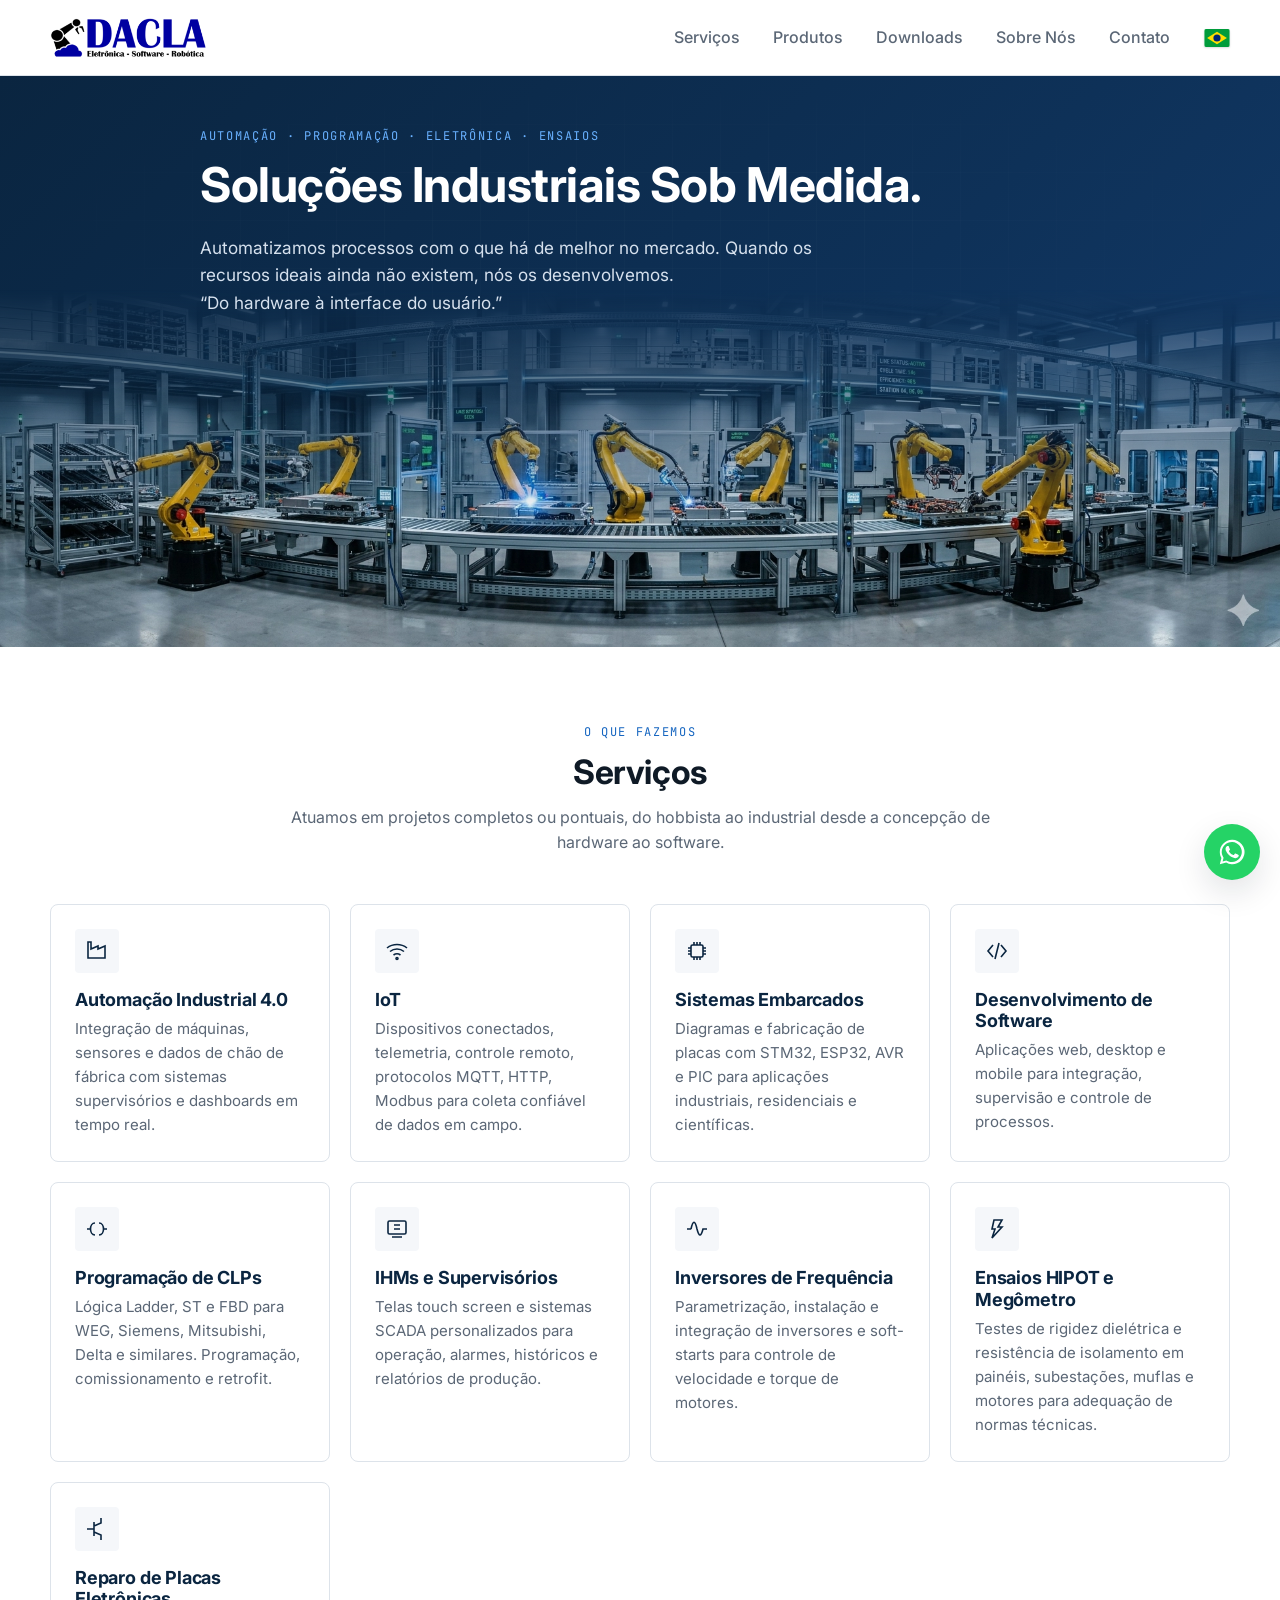
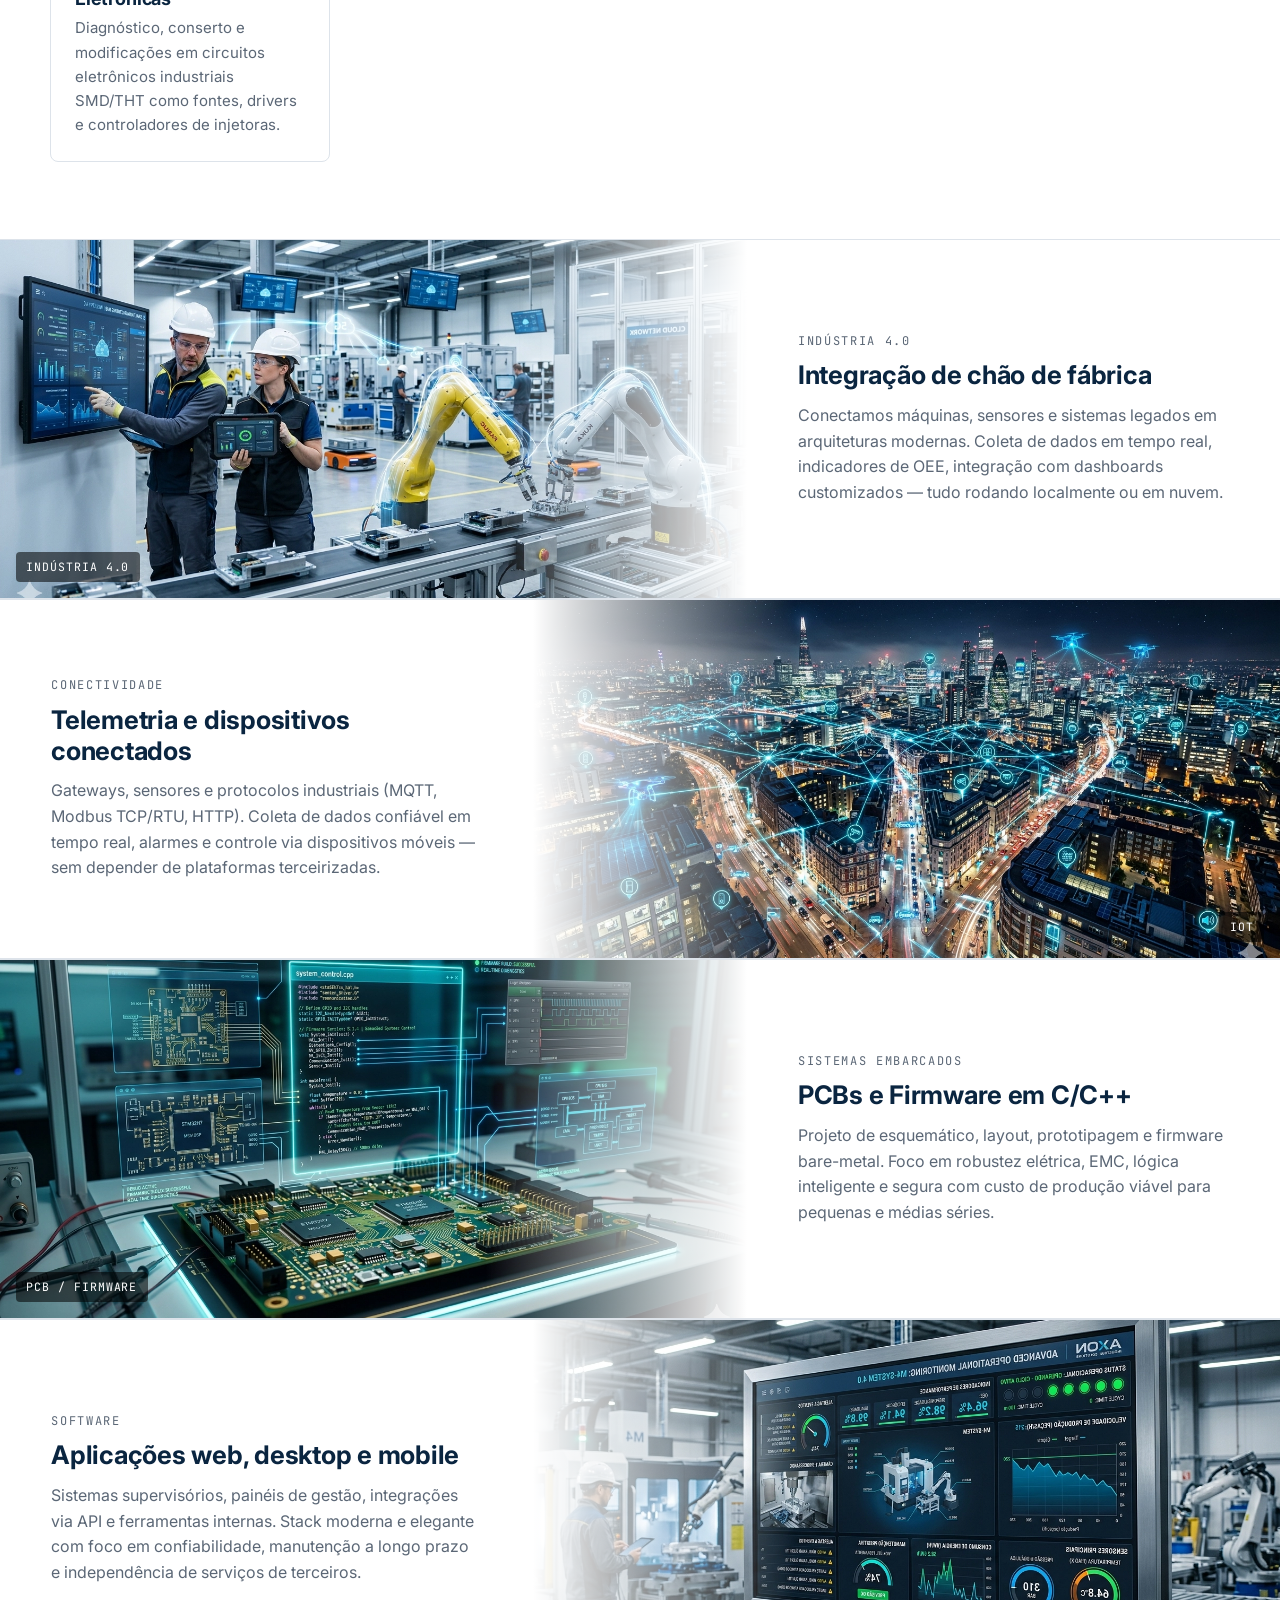
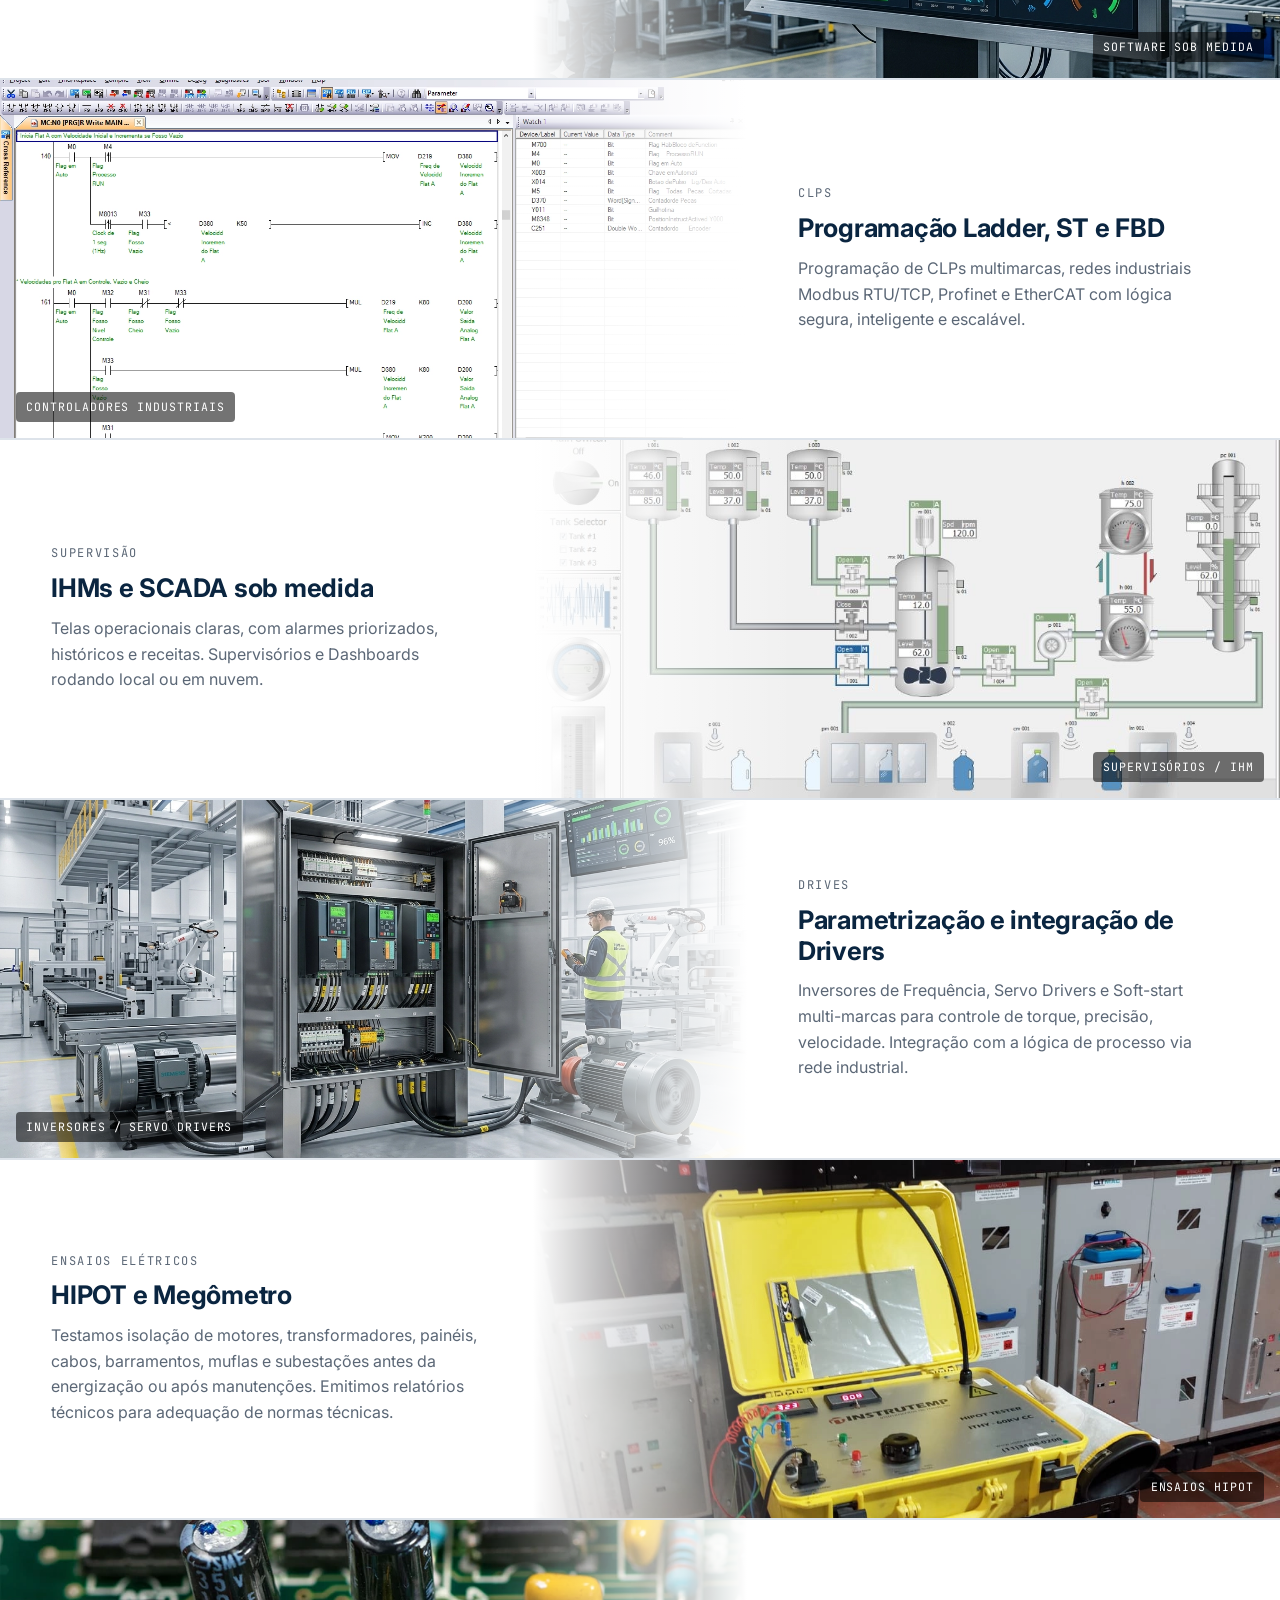
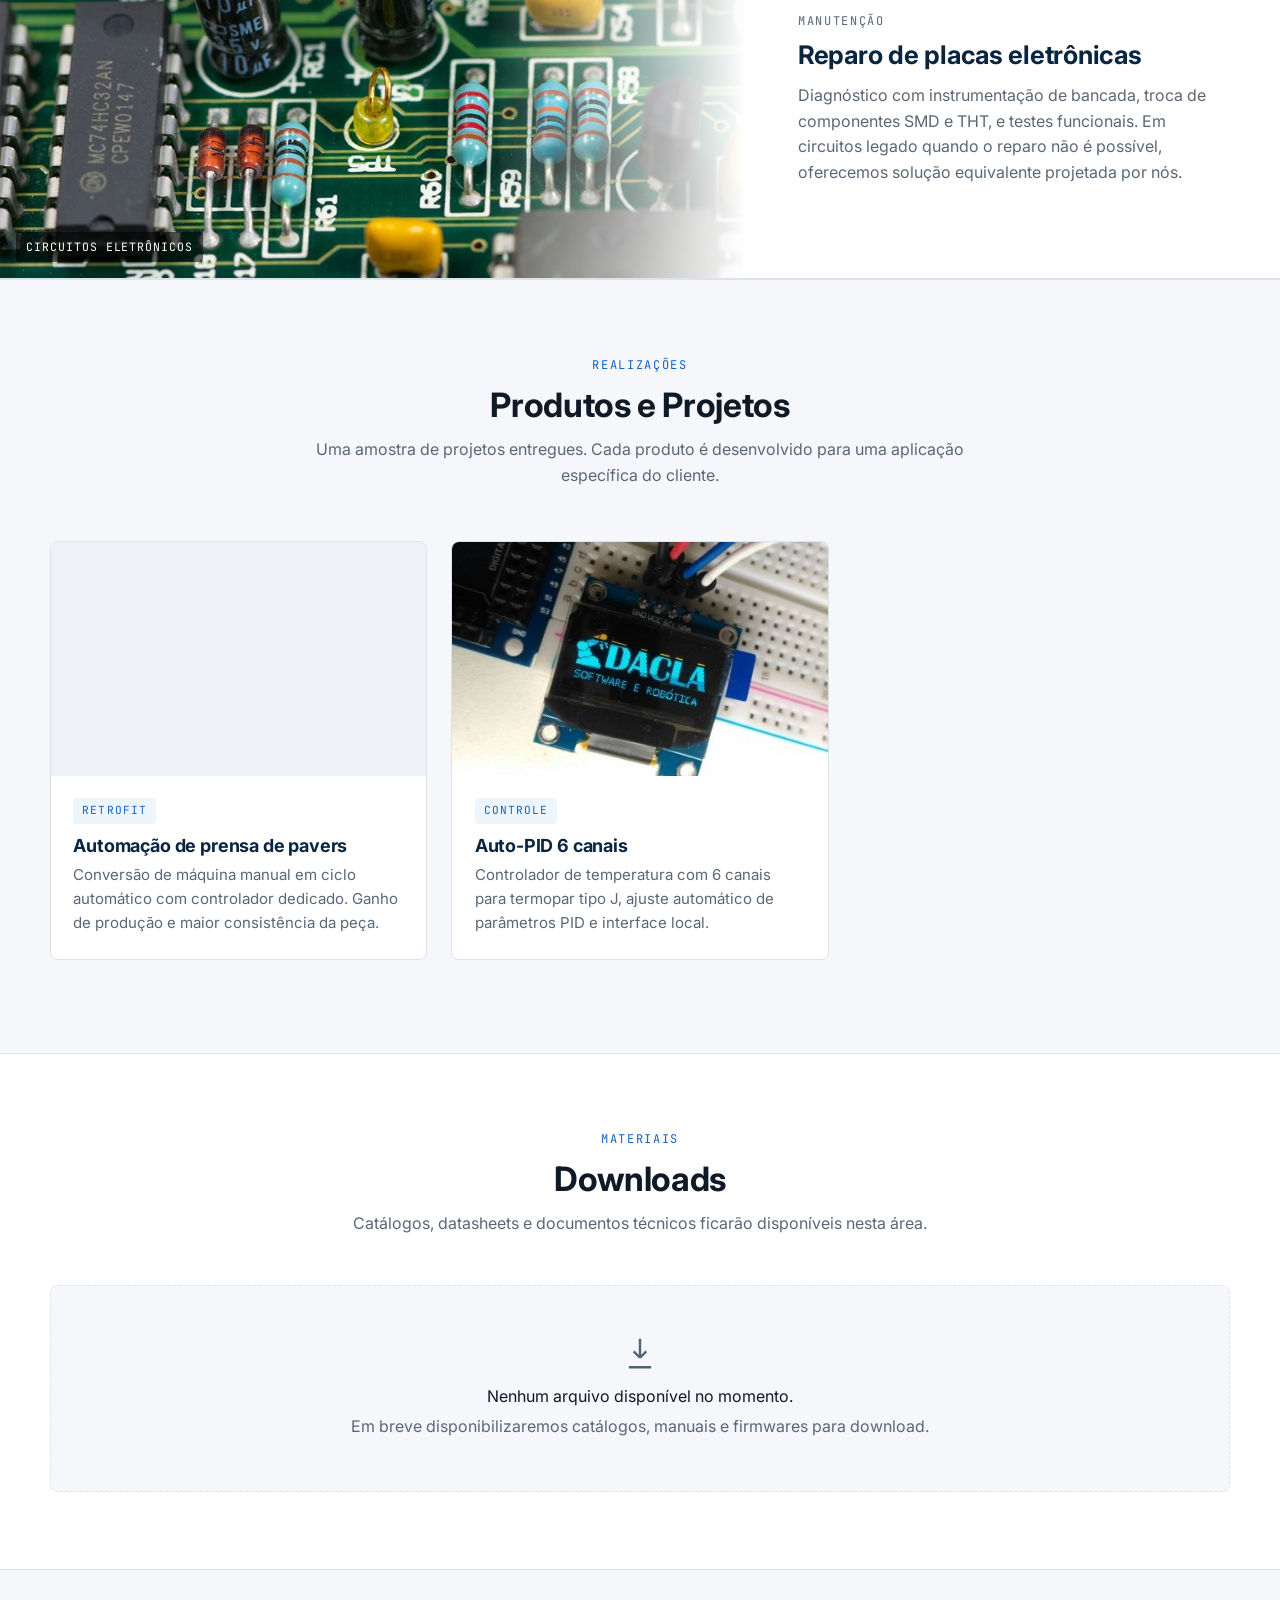
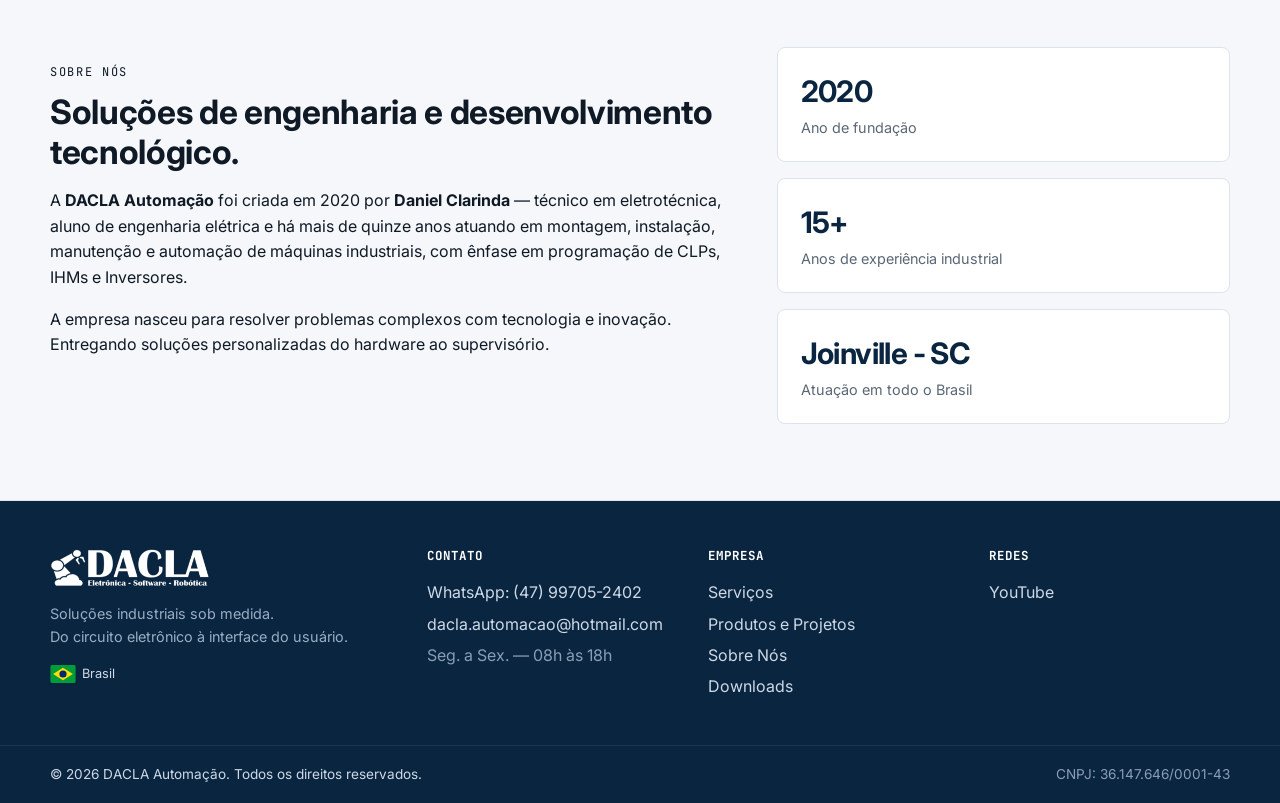
==== commit 9f274203: "chore: migra URLs para daclaautomacao.com.br" ====
--- a/index.html
+++ b/index.html
@@ -9,8 +9,8 @@
   <meta name="description" content="Soluções em automação industrial 4.0, IoT, sistemas embarcados, CLPs, IHMs, inversores de frequência, ensaios com HIPOT, Megômetro, desenvolvimento e reparo de placas eletrônicas.">
   <meta name="author" content="DACLA Automação">
   <meta name="theme-color" content="#0a2540">
-  <!-- SYNC: URL canônica https://danielclarinda.github.io/site/ aparece em canonical, og:url, og:image, twitter:image, schema.org (url, logo) e em sitemap.xml. Atualizar em todos. -->
-  <link rel="canonical" href="https://danielclarinda.github.io/site/">
+  <!-- SYNC: URL canônica https://daclaautomacao.com.br/ aparece em canonical, og:url, og:image, twitter:image, schema.org (url, logo) e em sitemap.xml. Atualizar em todos. -->
+  <link rel="canonical" href="https://daclaautomacao.com.br/">
   
   <!-- Open Graph -->
   <meta property="og:type" content="website">
@@ -18,14 +18,14 @@
   <meta property="og:site_name" content="DACLA Automação">
   <meta property="og:title" content="DACLA Automação — Engenharia em automação industrial e eletrônica">
   <meta property="og:description" content="Projetos sob medida em automação 4.0, sistemas embarcados, CLPs, IHMs, inversores de frequência e ensaios elétricos.">
-  <meta property="og:url" content="https://danielclarinda.github.io/site/">
-  <meta property="og:image" content="https://danielclarinda.github.io/site/assets/img/logo.png">
+  <meta property="og:url" content="https://daclaautomacao.com.br/">
+  <meta property="og:image" content="https://daclaautomacao.com.br/assets/img/logo.png">
   
   <!-- Twitter -->
   <meta name="twitter:card" content="summary_large_image">
   <meta name="twitter:title" content="DACLA Automação">
   <meta name="twitter:description" content="Automação industrial 4.0, sistemas embarcados e eletrônica sob medida.">
-  <meta name="twitter:image" content="https://danielclarinda.github.io/site/assets/img/logo.png">
+  <meta name="twitter:image" content="https://daclaautomacao.com.br/assets/img/logo.png">
   
   <!-- Favicons -->
   <link rel="apple-touch-icon" sizes="180x180" href="assets/img/apple-touch-icon.png">
@@ -40,7 +40,7 @@
   <noscript><link rel="stylesheet" href="https://fonts.googleapis.com/css2?family=Inter:wght@400;500;600;700&family=JetBrains+Mono:wght@500&display=swap"></noscript>
   
   <!-- Styles -->
-  <link rel="stylesheet" href="assets/css/style.css?v=2026-05-25">
+  <link rel="stylesheet" href="assets/css/style.css?v=2026-05-26-001">
   
   <!-- Schema.org -->
   <!-- SYNC: bloco abaixo contém telefone (+55-47-99705-2402), canal do YouTube e URLs canônicas. Todos também aparecem no footer/FAB do index.html e em 404.html. Manter espelhados. -->
@@ -49,8 +49,8 @@
     "@context": "https://schema.org",
     "@type": "Organization",
     "name": "DACLA Automação",
-    "url": "https://danielclarinda.github.io/site/",
-    "logo": "https://danielclarinda.github.io/site/assets/img/logo.png",
+    "url": "https://daclaautomacao.com.br/",
+    "logo": "https://daclaautomacao.com.br/assets/img/logo.png",
     "foundingDate": "2020",
     "founder": {
       "@type": "Person",
@@ -594,6 +594,6 @@
   </a>
   
   <!-- Scripts (defer + modular) -->
-  <script type="module" src="assets/js/main.js?v=2026-05-25"></script>
+  <script type="module" src="assets/js/main.js?v=2026-05-26-001"></script>
 </body>
 </html>
